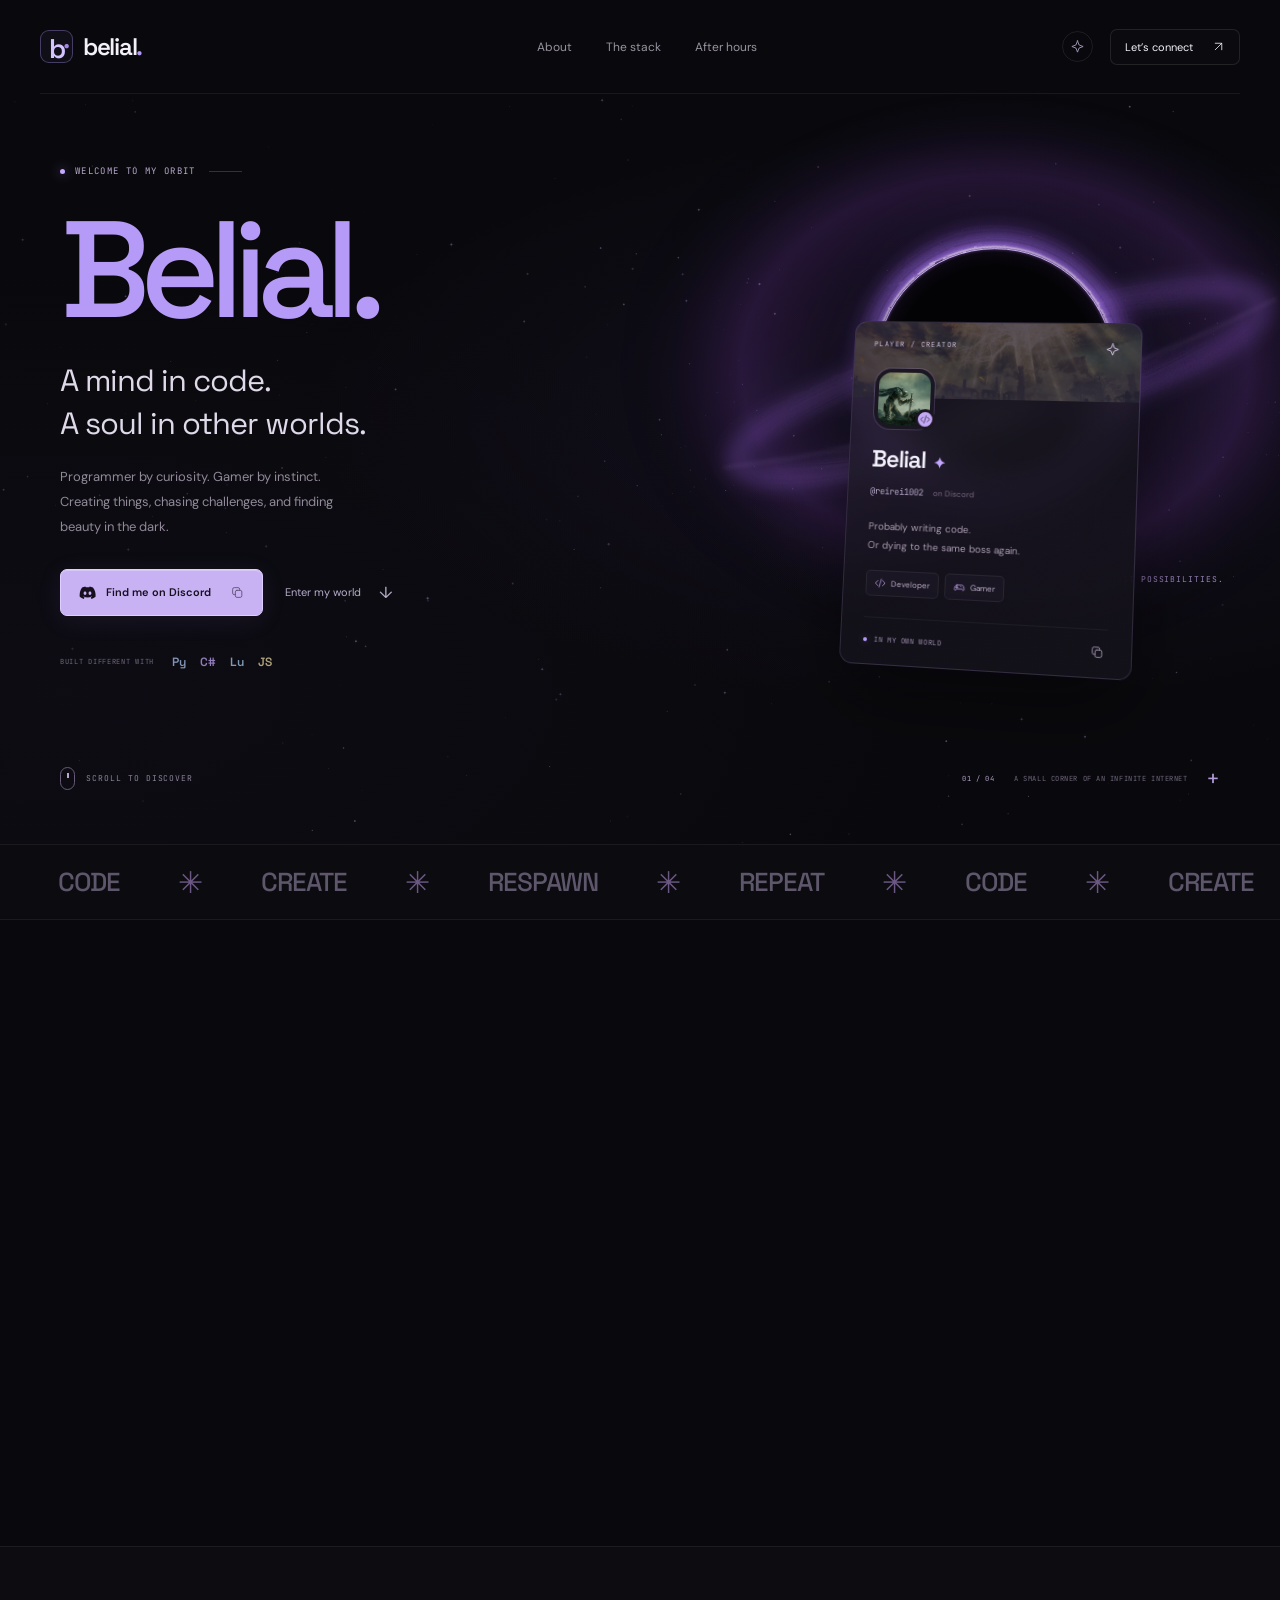
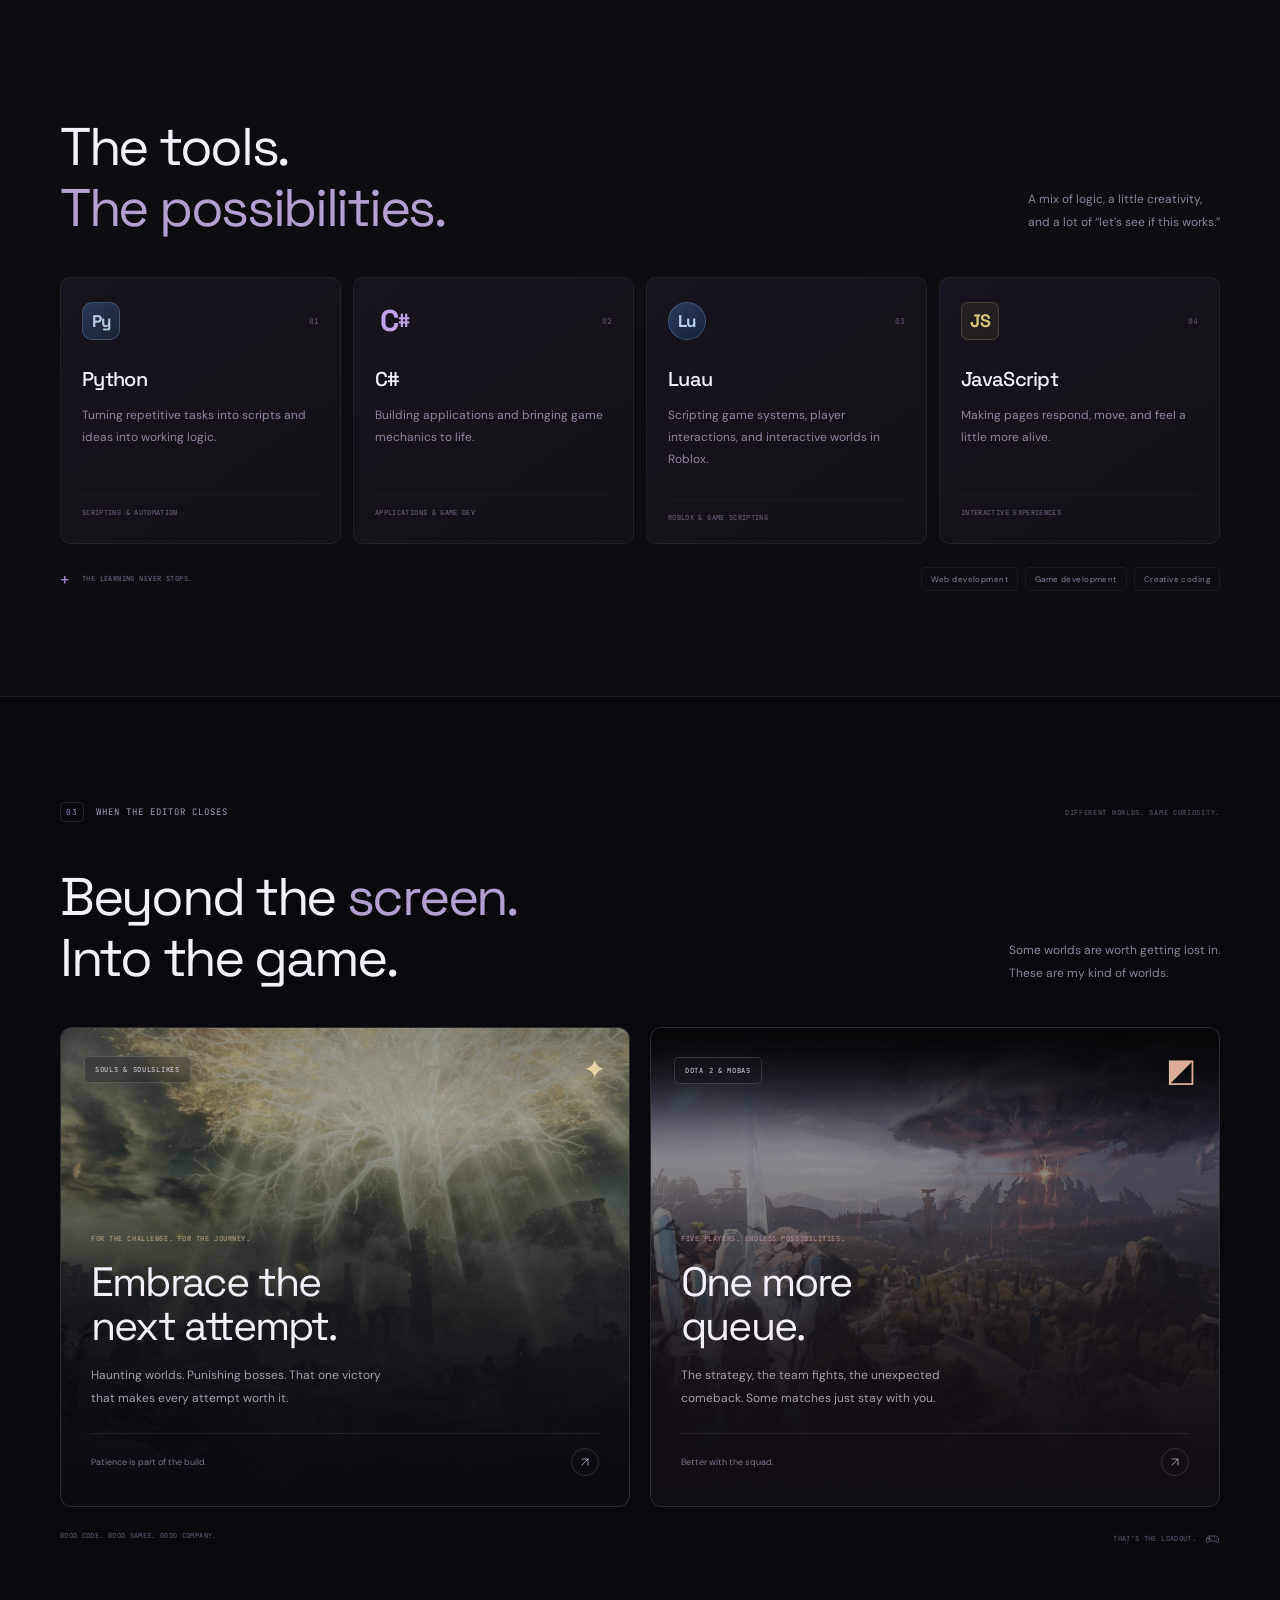
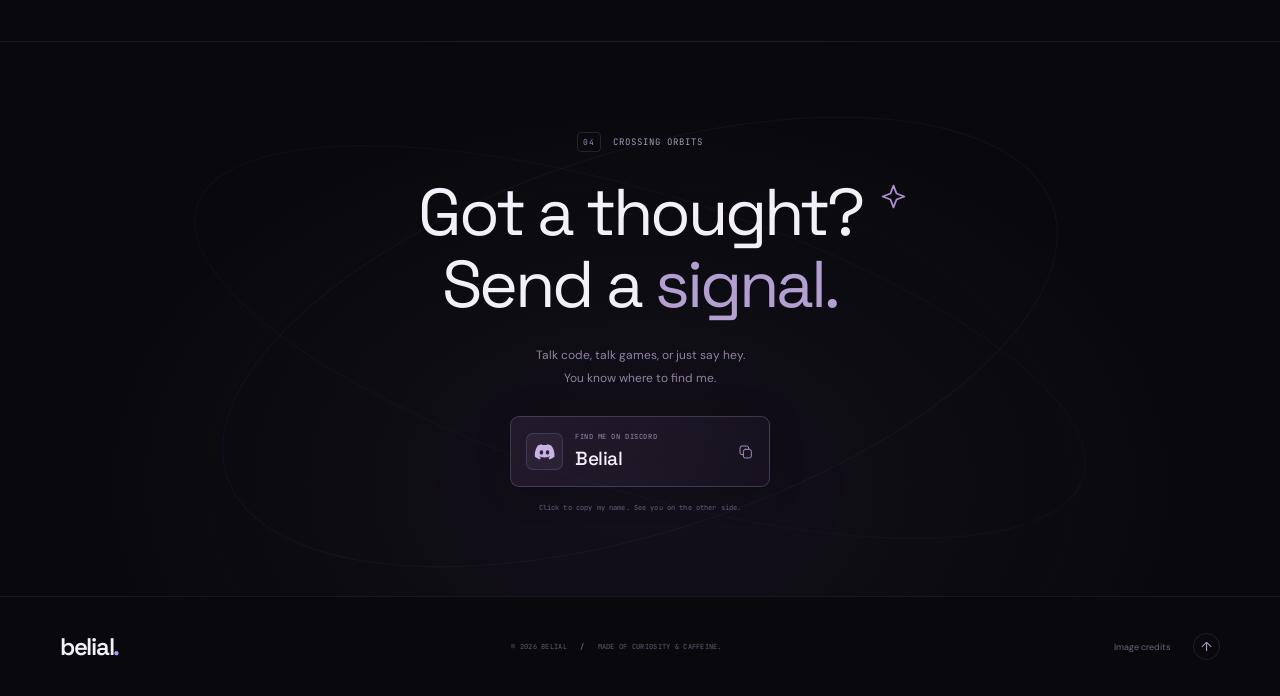
==== index.html @ 8b8da81a "Deploy Belial site from repository root" ====
<!DOCTYPE html>
<html lang="en">
<head>
  <meta charset="utf-8"><meta name="viewport" content="width=device-width, initial-scale=1">
  <meta name="theme-color" content="#09090d">
  <meta name="description" content="Belial. Programmer, gamer, and a little lost in the void. Python, C#, web development, Soulslikes, and Dota 2.">
  <title>Belial — Beyond the ordinary.</title>
  <link rel="icon" href="assets/favicon.svg" type="image/svg+xml">
  <link rel="stylesheet" href="fonts.css">
  <link rel="stylesheet" href="style.css">
  <script>document.documentElement.classList.add('js');</script><script src="app.js" defer></script>
</head>
<body>
  <svg class="svg-sprite" xmlns="http://www.w3.org/2000/svg" aria-hidden="true"><defs>
    <symbol id="i-arrow" viewBox="0 0 24 24"><path d="M5 12h14M13 6l6 6-6 6"/></symbol>
    <symbol id="i-diagonal" viewBox="0 0 24 24"><path d="M6 18 18 6M6 6h12v12"/></symbol>
    <symbol id="i-code" viewBox="0 0 24 24"><path d="m7 7-5 5 5 5m10-10 5 5-5 5M14 4l-4 16"/></symbol>
    <symbol id="i-game" viewBox="0 0 24 24"><path d="M7 8h10c3 0 4 3 4.7 7 .7 4-2.2 5-4.7 1H7c-2.5 4-5.4 3-4.7-1C3 11 4 8 7 8Z"/><path d="M7 10v5m-2.5-2.5h5M15 11h.01M18 14h.01"/></symbol>
    <symbol id="i-copy" viewBox="0 0 24 24"><rect x="8" y="8" width="12" height="13" rx="3"/><path d="M16 8V6a3 3 0 0 0-3-3H6a3 3 0 0 0-3 3v7a3 3 0 0 0 3 3h2"/></symbol>
    <symbol id="i-spark" viewBox="0 0 24 24"><path d="m12 3 2.5 6.5L21 12l-6.5 2.5L12 21l-2.5-6.5L3 12l6.5-2.5L12 3Z"/></symbol>
    <symbol id="i-discord" viewBox="0 0 24 24"><path fill="currentColor" stroke="none" d="M19.7 5.1A19 19 0 0 0 15 3.7l-.5 1a17 17 0 0 0-5 0l-.5-1a19 19 0 0 0-4.7 1.4C1.4 9.5.6 13.8 1 18a19 19 0 0 0 5.7 3l1.2-2-1.9-1 .5-.3c3.7 1.7 7.7 1.7 11.4 0l.5.3-1.9 1 1.2 2a19 19 0 0 0 5.7-3c.5-4.9-.9-9.2-3.7-12.9ZM8.5 15.4c-1.1 0-2-1.1-2-2.4s.9-2.3 2-2.3 2 1 2 2.3-.9 2.4-2 2.4Zm7 0c-1.1 0-2-1.1-2-2.4s.9-2.3 2-2.3 2 1 2 2.3-.9 2.4-2 2.4Z"/></symbol>
  </defs></svg>
  <div class="loader" id="loader" aria-label="Loading Belial's world"><div class="loader-orbit"><span></span><b>B</b></div><span class="micro">ESTABLISHING A CONNECTION</span><div class="load-track"><i id="load-bar"></i></div><div class="load-info"><span id="load-message">Finding the signal</span><span id="load-number">00%</span></div></div>
  <a class="skip-link" href="#main">Skip to content</a>
  <div class="scroll-progress" aria-hidden="true"><i id="scroll-progress"></i></div>
  <div class="site" id="site">
    <header class="header"><a href="#home" class="logo" aria-label="Belial home"><span class="logo-icon">b<span>·</span></span>belial<span class="logo-period">.</span></a><nav aria-label="Main navigation"><a href="#about">About</a><a href="#stack">The stack</a><a href="#afterhours">After hours</a></nav><div class="header-right"><button class="motion-button" id="motion-toggle" aria-label="Pause animations" aria-pressed="false" title="Pause animations"><svg><use href="#i-spark"/></svg></button><a href="#contact" class="nav-contact">Let’s connect <svg><use href="#i-diagonal"/></svg></a></div></header>
    <main id="main">
      <section class="hero" id="home" aria-labelledby="hero-title">
        <canvas id="starfield" aria-hidden="true"></canvas><div class="hero-glow" aria-hidden="true"></div>
        <div class="singularity" id="singularity" aria-hidden="true"><img src="assets/singularity.svg" alt="" fetchpriority="high"><div class="orbital-label"><span class="tiny-cross">+</span> NO SIGNAL. JUST POSSIBILITIES.</div></div>
        <div class="container hero-grid"><div class="hero-copy">
          <div class="hero-kicker"><span class="signal-dot"></span> WELCOME TO MY ORBIT <span class="kicker-line"></span></div>
          <h1 id="hero-title" aria-label="Belial"><span id="typed-name" class="typed-name name-space" aria-hidden="true">Belial</span><span class="name-dot" aria-hidden="true">.</span></h1>
          <p class="hero-subtitle">A mind in code.<br>A soul in other worlds.</p>
          <p class="hero-description">Programmer by curiosity. Gamer by instinct.<br>Creating things, chasing challenges, and finding<br class="desktop-break"> beauty in the dark.</p>
          <div class="hero-actions"><button class="button primary" data-copy><svg><use href="#i-discord"/></svg> Find me on Discord <svg class="button-tail"><use href="#i-copy"/></svg></button><a class="button secondary" href="#about">Enter my world <span>↓</span></a></div>
          <div class="hero-languages"><span>BUILT DIFFERENT WITH</span><span class="mini-lang python-mini">Py</span><span class="mini-lang cs-mini">C#</span><span class="mini-lang luau-mini">Lu</span><span class="mini-lang js-mini">JS</span></div>
        </div>
        <aside class="profile-card" data-tilt aria-label="Belial profile"><div class="profile-banner"><span class="micro">PLAYER / CREATOR</span><svg><use href="#i-spark"/></svg></div><div class="profile-body"><div class="avatar"><img src="assets/elden-ring.png" alt="Armored knight from Elden Ring"><span class="avatar-badge"><svg><use href="#i-code"/></svg></span></div><div class="profile-title"><h2>Belial <span>✦</span></h2><span class="profile-handle">@reirei1002 <span>on Discord</span></span></div><p>Probably writing code.<br>Or dying to the same boss again.</p><div class="profile-badges"><span><svg><use href="#i-code"/></svg> Developer</span><span><svg><use href="#i-game"/></svg> Gamer</span></div><div class="profile-divider"></div><div class="profile-footer"><span class="status-orb"></span><span>IN MY OWN WORLD</span><button class="icon-button" data-copy aria-label="Copy Belial's Discord name"><svg><use href="#i-copy"/></svg></button></div></div></aside>
        </div>
        <div class="container hero-bottom"><a href="#about" class="scroll-invite"><span class="mouse"><i></i></span> SCROLL TO DISCOVER</a><span class="hero-bottom-note"><span>01 / 04</span> A SMALL CORNER OF AN INFINITE INTERNET <span class="tiny-cross">+</span></span></div>
      </section>
      <div class="ticker" aria-hidden="true"><div class="ticker-track"><span>CODE</span><i>✳</i><span>CREATE</span><i>✳</i><span>RESPAWN</span><i>✳</i><span>REPEAT</span><i>✳</i><span>CODE</span><i>✳</i><span>CREATE</span><i>✳</i><span>RESPAWN</span><i>✳</i><span>REPEAT</span><i>✳</i></div></div>
      <section class="section about-section container" id="about" aria-labelledby="about-title">
        <div class="section-heading reveal"><span class="eyebrow"><span>01</span> THE PERSON BEHIND THE PIXELS</span><span class="section-side">A FEW THINGS ABOUT ME ↙</span></div>
        <div class="about-layout"><div class="about-copy reveal"><h2 id="about-title">Curiosity is<br>my <em>source code.</em></h2><p>I’m Belial. I like taking an idea, figuring out how it works, and making it my own. Sometimes that means a website. Sometimes a game. Always something worth getting lost in.</p><p>Give me an interesting problem or an unforgiving boss fight — I’ll probably keep at it until it clicks.</p><a class="text-link" href="#stack">See what I work with <svg><use href="#i-arrow"/></svg></a></div>
        <div class="about-bento"><article class="mini-card builder-card reveal"><div class="card-corner">01 / DEV</div><div class="square-icon"><svg><use href="#i-code"/></svg></div><h3>I build.</h3><p>From scripts to websites<br>and interactive worlds.</p><div class="code-sample"><span>while</span> curious:<br>&nbsp;&nbsp;learn<span>()</span><br>&nbsp;&nbsp;build<span>()</span></div></article><article class="mini-card gamer-card reveal"><div class="card-corner">02 / PLAY</div><div class="square-icon"><svg><use href="#i-game"/></svg></div><h3>I play.</h3><p>For the challenge.<br>For the worlds. For the team.</p><div class="respawn"><span>YOU DIED</span><small>…one more try.</small></div></article><div class="bento-note reveal"><span class="note-star">✳</span><p>A work in progress.<br><strong>And that’s the best part.</strong></p><span class="note-end">↗</span></div></div></div>
      </section>
      <section class="section stack-section" id="stack" aria-labelledby="stack-title"><div class="container">
        <div class="section-heading reveal"><span class="eyebrow"><span>02</span> MY DIGITAL TOOLKIT</span><span class="section-side">IDEAS → SOMETHING REAL</span></div>
        <div class="section-intro reveal"><h2 id="stack-title">The tools.<br><em>The possibilities.</em></h2><p>A mix of logic, a little creativity,<br>and a lot of “let’s see if this works.”</p></div>
        <div class="stack-grid">
          <article class="stack-card reveal"><div class="stack-card-top"><div class="language-icon python-icon">Py</div><span class="stack-number">01</span></div><h3>Python</h3><p>Turning repetitive tasks into scripts and ideas into working logic.</p><span class="stack-label">SCRIPTING & AUTOMATION</span></article>
          <article class="stack-card reveal"><div class="stack-card-top"><div class="language-icon cs-icon">C<span>#</span></div><span class="stack-number">02</span></div><h3>C#</h3><p>Building applications and bringing game mechanics to life.</p><span class="stack-label">APPLICATIONS & GAME DEV</span></article>
          <article class="stack-card reveal"><div class="stack-card-top"><div class="language-icon luau-icon">Lu</div><span class="stack-number">03</span></div><h3>Luau</h3><p>Scripting game systems, player interactions, and interactive worlds in Roblox.</p><span class="stack-label">ROBLOX & GAME SCRIPTING</span></article>
          <article class="stack-card reveal"><div class="stack-card-top"><div class="language-icon js-icon">JS</div><span class="stack-number">04</span></div><h3>JavaScript</h3><p>Making pages respond, move, and feel a little more alive.</p><span class="stack-label">INTERACTIVE EXPERIENCES</span></article>
        </div><div class="toolkit-footer reveal"><div><span class="little-cross">+</span> THE LEARNING NEVER STOPS.</div><div class="tool-pills"><span>Web development</span><span>Game development</span><span>Creative coding</span></div></div>
      </div></section>
      <section class="section afterhours container" id="afterhours" aria-labelledby="games-title">
        <div class="section-heading reveal"><span class="eyebrow"><span>03</span> WHEN THE EDITOR CLOSES</span><span class="section-side">DIFFERENT WORLDS. SAME CURIOSITY.</span></div>
        <div class="section-intro reveal"><h2 id="games-title">Beyond the <em>screen.</em><br>Into the game.</h2><p>Some worlds are worth getting lost in.<br>These are my kind of worlds.</p></div>
        <div class="game-grid">
          <article class="game-card souls-card reveal" data-tilt><img class="game-image" src="assets/lands-between.jpg" alt="A warrior overlooks ruined castles and the golden Erdtree of Elden Ring" loading="lazy"><div class="game-shade"></div><div class="game-card-top"><span class="genre-badge">SOULS & SOULSLIKES</span><span class="game-symbol">✦</span></div><div class="game-content"><span class="game-small">FOR THE CHALLENGE. FOR THE JOURNEY.</span><h3>Embrace the<br>next attempt.</h3><p>Haunting worlds. Punishing bosses. That one victory that makes every attempt worth it.</p><div class="game-card-bottom"><span>Patience is part of the build.</span><a href="https://en.bandainamcoent.eu/elden-ring/elden-ring" target="_blank" rel="noopener noreferrer" aria-label="Explore Elden Ring's official website"><svg><use href="#i-diagonal"/></svg></a></div></div></article>
          <article class="game-card dota-card reveal" data-tilt><img class="game-image" src="assets/dota.jpg" alt="The Radiant and Dire sides of Dota 2's fantasy battlefield" loading="lazy"><div class="game-shade"></div><div class="game-card-top"><span class="genre-badge">DOTA 2 & MOBAS</span><span class="dota-mark" aria-hidden="true">◩</span></div><div class="game-content"><span class="game-small">FIVE PLAYERS. ENDLESS POSSIBILITIES.</span><h3>One more<br>queue.</h3><p>The strategy, the team fights, the unexpected comeback. Some matches just stay with you.</p><div class="game-card-bottom"><span>Better with the squad.</span><a href="https://www.dota2.com/home" target="_blank" rel="noopener noreferrer" aria-label="Explore Dota 2's official website"><svg><use href="#i-diagonal"/></svg></a></div></div></article>
        </div><div class="games-footnote reveal"><span>GOOD CODE. GOOD GAMES. GOOD COMPANY.</span><span>THAT’S THE LOADOUT. <svg><use href="#i-game"/></svg></span></div>
      </section>
      <section class="contact-section" id="contact" aria-labelledby="contact-title"><div class="contact-orbit" aria-hidden="true"></div><div class="container contact-inner reveal"><span class="eyebrow"><span>04</span> CROSSING ORBITS</span><h2 id="contact-title">Got a thought?<br>Send a <em>signal.</em><svg class="contact-spark"><use href="#i-spark"/></svg></h2><p>Talk code, talk games, or just say hey.<br>You know where to find me.</p><button class="discord-contact" data-copy><span class="discord-contact-icon"><svg><use href="#i-discord"/></svg></span><span><small>FIND ME ON DISCORD</small><strong>Belial</strong></span><svg class="contact-copy"><use href="#i-copy"/></svg></button><span class="copy-help">Click to copy my name. See you on the other side.</span></div></section>
    </main>
    <footer class="container footer"><a href="#home" class="logo">belial<span class="logo-period">.</span></a><span>© 2026 BELIAL <span class="footer-dot">/</span> MADE OF CURIOSITY & CAFFEINE.</span><div><button class="credits-toggle" id="credits-toggle" aria-expanded="false" aria-controls="credits">Image credits</button><a href="#home" class="back-top" aria-label="Back to top">↑</a></div></footer>
    <div class="container credits" id="credits" hidden>Game artwork: ELDEN RING © Bandai Namco Entertainment / FromSoftware, via <a href="https://www.playstation.com/en-sa/games/elden-ring/" target="_blank" rel="noopener noreferrer">PlayStation</a> and <a href="https://www.rpgsite.net/news/11273-elden-ring-releasing-on-january-21-2022-new-extended-gameplay-reveal-trailer" target="_blank" rel="noopener noreferrer">RPG Site</a>. Dota 2 artwork © <a href="https://www.dota2.com/home" target="_blank" rel="noopener noreferrer">Valve</a>. Personal fan portfolio.</div>
  </div>
  <div class="toast" id="toast" role="status" aria-live="polite"><span>✓</span><span id="toast-text">reirei1002 copied. See you on Discord.</span></div>
  <dialog id="copy-fallback"><form method="dialog"><h2>Find me on Discord</h2><p>Copy this name and look for me on Discord.</p><input aria-label="Discord name" value="reirei1002" readonly><button class="button primary">Got it</button></form></dialog>
</body>
</html>
---- fonts.css ----
@font-face {
  font-family: 'DM Sans';
  font-style: normal;
  font-weight: 400;
  font-display: swap;
  src: url(assets/fonts/font-0.ttf) format('truetype');
}
@font-face {
  font-family: 'DM Sans';
  font-style: normal;
  font-weight: 500;
  font-display: swap;
  src: url(assets/fonts/font-1.ttf) format('truetype');
}
@font-face {
  font-family: 'DM Sans';
  font-style: normal;
  font-weight: 600;
  font-display: swap;
  src: url(assets/fonts/font-2.ttf) format('truetype');
}
@font-face {
  font-family: 'DM Sans';
  font-style: normal;
  font-weight: 700;
  font-display: swap;
  src: url(assets/fonts/font-3.ttf) format('truetype');
}
@font-face {
  font-family: 'JetBrains Mono';
  font-style: normal;
  font-weight: 400;
  font-display: swap;
  src: url(assets/fonts/font-4.ttf) format('truetype');
}
@font-face {
  font-family: 'JetBrains Mono';
  font-style: normal;
  font-weight: 500;
  font-display: swap;
  src: url(assets/fonts/font-5.ttf) format('truetype');
}
@font-face {
  font-family: 'Space Grotesk';
  font-style: normal;
  font-weight: 400;
  font-display: swap;
  src: url(assets/fonts/font-6.ttf) format('truetype');
}
@font-face {
  font-family: 'Space Grotesk';
  font-style: normal;
  font-weight: 500;
  font-display: swap;
  src: url(assets/fonts/font-7.ttf) format('truetype');
}
@font-face {
  font-family: 'Space Grotesk';
  font-style: normal;
  font-weight: 600;
  font-display: swap;
  src: url(assets/fonts/font-8.ttf) format('truetype');
}
@font-face {
  font-family: 'Space Grotesk';
  font-style: normal;
  font-weight: 700;
  font-display: swap;
  src: url(assets/fonts/font-9.ttf) format('truetype');
}
---- style.css ----
/* Belial / personal orbit */
:root{color-scheme:dark;--bg:#09090d;--text:#f3f0f9;--muted:#94909f;--violet:#b69af8;--line:#ffffff10;--display:'Space Grotesk',Arial,sans-serif;--body:'DM Sans',Arial,sans-serif;--mono:'JetBrains Mono',monospace}
*{box-sizing:border-box}html{scroll-behavior:smooth;scroll-padding-top:88px}body{margin:0;background:var(--bg);color:var(--text);font-family:var(--body);-webkit-font-smoothing:antialiased;overflow-x:clip}body.loading{overflow:hidden}button,a{-webkit-tap-highlight-color:transparent}a{color:inherit;text-decoration:none}button{font:inherit;color:inherit;cursor:pointer}button,dialog{border:0}button{background:none}button:disabled{cursor:wait}::selection{background:#a78bfa55;color:white}svg{width:22px;height:22px;fill:none;stroke:currentColor;stroke-width:1.5;stroke-linecap:round;stroke-linejoin:round;flex-shrink:0}img{display:block;max-width:100%}.svg-sprite{position:absolute;width:0;height:0;overflow:hidden}.container{width:min(1160px,calc(100% - 112px));margin-inline:auto}:focus-visible{outline:2px solid #c6aaff;outline-offset:6px}.skip-link{position:fixed;z-index:50;top:15px;left:15px;padding:13px 20px;background:#c4a9ff;color:#17101f;border-radius:6px;transform:translateY(-200%)}.skip-link:focus{transform:none}.micro,.eyebrow,.section-side,.hero-kicker,.scroll-invite,.hero-bottom-note,.card-corner,.stack-number,.stack-label,.toolkit-footer,.game-small,.games-footnote,.genre-badge,.copy-help,.credits,.footer>span{font-family:var(--mono)}.micro{font-size:9px;letter-spacing:.17em}
.scroll-progress{position:fixed;top:0;left:0;right:0;z-index:12;height:2px;pointer-events:none}.scroll-progress i{display:block;width:100%;height:100%;transform:scaleX(0);transform-origin:left;background:linear-gradient(90deg,#9776e9,#d7c6ff)}
/* Loading sequence */
.loader{display:none;position:fixed;inset:0;z-index:30;background:#09090d;align-items:center;justify-content:center;flex-direction:column;transition:opacity .65s ease,visibility .65s;gap:0}.js .loader{display:flex}.loader.done{opacity:0;visibility:hidden}.loader-orbit{height:108px;width:108px;display:grid;place-items:center;margin-bottom:36px;position:relative}.loader-orbit:before,.loader-orbit:after,.loader-orbit span{content:"";position:absolute;border-radius:50%;inset:0;border:1px solid #a88bff25;transform:rotate(-35deg) scaleY(.45)}.loader-orbit:after{transform:rotate(35deg) scaleY(.45)}.loader-orbit span{border-color:transparent;border-top-color:#c6acff;transform:none;animation:spin 2s linear infinite}.loader-orbit b{font:500 39px var(--display);color:#d6c6ff}.loader>.micro{color:#a599bc;font-size:9px}.load-track{width:230px;height:2px;background:#ffffff12;margin:24px 0 12px}.load-track i{display:block;width:0%;height:100%;background:#bca2f7;box-shadow:0 0 12px #bca2f7aa;transition:width .2s}.load-info{display:flex;justify-content:space-between;width:230px;color:#787181;font:9px var(--mono)}@keyframes spin{to{rotate:360deg}}
/* Navigation */
.header{height:94px;display:flex;align-items:center;justify-content:space-between;width:min(1280px,calc(100% - 80px));margin:auto;position:relative;z-index:5;border-bottom:1px solid var(--line)}.logo{font:600 24px var(--display);letter-spacing:-1.3px;display:flex;align-items:center}.logo-period{color:var(--violet)}.logo-icon{display:grid;place-items:center;font:600 27px var(--display);width:33px;height:33px;border:1px solid #b59aff55;border-radius:9px;background:#a78bfa0c;margin-right:10px;color:#d5c3ff;position:relative}.logo-icon span{position:absolute;right:4px;bottom:2px;color:#a485e7;font-size:25px}.header nav{display:flex;gap:34px;padding-left:90px;font-size:12px;color:#98939f}.header nav a{position:relative;padding:12px 0;transition:color .2s}.header nav a:hover,.header nav a.active{color:#eee8fa}.header nav a.active:after{content:"";position:absolute;width:3px;height:3px;bottom:3px;left:50%;border-radius:50%;background:var(--violet)}.header-right{display:flex;gap:17px;align-items:center}.motion-button{display:grid;place-items:center;color:#a297b6;width:31px;height:31px;border:1px solid #ffffff15;border-radius:50%;transition:color .2s}.motion-button:hover{color:white}.motion-button svg{width:15px;height:15px}.motion-button[aria-pressed=true]{color:#6d647e;opacity:.8}.nav-contact{border:1px solid #ffffff18;border-radius:7px;padding:10px 14px;font-size:11px;display:flex;align-items:center;gap:19px;background:#ffffff03;transition:background .2s,border-color .2s}.nav-contact:hover{border-color:#b69af855;background:#b69af80a}.nav-contact svg{width:13px;height:13px}
/* Hero / event horizon */
.hero{position:relative;min-height:750px;isolation:isolate;overflow:hidden}.hero-glow{position:absolute;inset:0;z-index:-2;background:radial-gradient(ellipse at 76% 43%,#54358224 0,transparent 48%),radial-gradient(ellipse at 5% 80%,#382b5318,transparent 50%)}#starfield{position:absolute;inset:0;width:100%;height:100%;z-index:-1;opacity:.7}.singularity{position:absolute;width:790px;height:650px;top:-16px;left:calc(50% - 40px);z-index:-1;pointer-events:none;transform:translate3d(var(--px,0px),var(--py,0px),0);transition:transform 1s ease-out}.singularity>img{width:100%;height:100%;object-fit:contain;animation:breathe 10s ease-in-out infinite;filter:drop-shadow(0 0 35px #8c5dff25)}@keyframes breathe{50%{transform:scale(1.035) rotate(1deg);filter:drop-shadow(0 0 50px #8c5dff35)}}.orbital-label{position:absolute;top:75%;right:21%;font:8px var(--mono);letter-spacing:.12em;color:#9985bb;display:flex;gap:12px;align-items:center}.tiny-cross{color:#b39bd9;font:20px var(--mono)}.hero-grid{min-height:664px;display:grid;grid-template-columns:1.4fr 1fr;align-items:center;gap:50px;position:relative;padding-top:38px;padding-bottom:55px}.hero-copy{align-self:center}.hero-kicker{font-size:9px;letter-spacing:.15em;display:flex;gap:10px;align-items:center;color:#b7a8ca}.signal-dot{width:5px;height:5px;border-radius:50%;background:#c5a8ff;box-shadow:0 0 12px #b794fbaa}.kicker-line{width:33px;height:1px;background:#72618170;margin-left:3px}h1{position:relative;font:500 clamp(90px,10.7vw,148px)/.95 var(--display);letter-spacing:-.08em;margin:28px 0 25px;width:fit-content}h1>span:not(.name-shadow){color:var(--violet)}.name-shadow{display:none}.hero-subtitle{font:400 clamp(23px,2.4vw,32px)/1.37 var(--display);letter-spacing:-1px;margin:0 0 19px;color:#dfd9e9}.hero-description{font-size:12px;line-height:1.95;color:#918999;margin:0}.hero-actions{display:flex;gap:15px;align-items:center;margin-top:28px}.button{display:inline-flex;align-items:center;justify-content:center;gap:10px;border-radius:7px;padding:14px 18px;font-size:11px;font-weight:600;transition:transform .25s,background .25s,box-shadow .25s}.button svg{width:17px;height:17px}.button.primary{color:#17101e;background:#c8b2f4;border:1px solid #ddcfff;box-shadow:inset 0 1px #fff4,0 4px 24px #9170ca1c}.button.primary:hover{background:#d9c6ff;transform:translateY(-3px);box-shadow:0 5px 25px #a78bfa33}.button .button-tail{height:13px;width:13px;opacity:.65;margin-left:10px}.button.secondary{color:#b7adca;padding-left:7px;padding-right:4px;font-weight:400;gap:18px}.button.secondary:hover{color:white;transform:translateY(-2px)}.button.secondary span{font-size:16px}.hero-languages{display:flex;align-items:center;gap:14px;margin-top:37px}.hero-languages>span:first-child{font:7px var(--mono);letter-spacing:.1em;color:#6e667b;margin-right:4px}.mini-lang{font:600 12px var(--display);opacity:.8}.python-mini{color:#9eb8df}.cs-mini{color:#b29ae5}.html-mini{color:#d0987e}.js-mini{color:#d6c896}
.profile-card{width:292px;justify-self:center;margin-top:155px;border:1px solid #d2b9ff27;border-radius:13px;background:linear-gradient(150deg,#26203199,#131119db 60%);box-shadow:0 28px 80px #0007,inset 0 1px 0 #ffffff08;backdrop-filter:blur(20px);transform:perspective(800px) rotateY(-7deg) rotateX(3deg) rotateZ(2deg);transition:transform .5s;position:relative}.profile-banner{height:78px;border-radius:12px 12px 0 0;display:flex;justify-content:space-between;padding:18px 20px;position:relative;background:linear-gradient(120deg,#82619835,#39284911),url('assets/lands-between.jpg') center 30%/cover;overflow:hidden}.profile-banner:before{content:"";position:absolute;inset:0;background:#1b1024a8}.profile-banner>*{position:relative}.profile-banner .micro{font-size:7px;letter-spacing:.2em;color:#d4c3e2}.profile-banner>svg{width:15px;height:15px;color:#d6c4e6}.profile-body{padding:0 23px}.avatar{width:62px;height:62px;position:relative;margin-top:-30px;border:4px solid #1b1722;border-radius:17px;background:#222;box-shadow:0 0 0 1px #c5a4ff30;isolation:isolate}.avatar>img{width:100%;height:100%;object-fit:cover;object-position:50% 94%;border-radius:12px;transform:scale(1);filter:saturate(.45) brightness(.8)}.avatar-badge{position:absolute;right:-6px;bottom:-4px;display:grid;place-items:center;width:21px;height:21px;background:#c4a9f6;border:3px solid #1b1722;border-radius:50%;color:#20162c}.avatar-badge svg{width:11px;height:11px}.profile-title h2{font:600 24px var(--display);letter-spacing:-1px;margin:15px 0 5px}.profile-title h2 span{color:#c4a5ff;font-size:15px;margin-left:3px}.profile-handle{font:9px var(--mono);color:#b4a7c6}.profile-handle>span{color:#766981;font:8px var(--body);margin-left:5px}.profile-body>p{font-size:10px;line-height:1.9;color:#a79aaf;margin:18px 0 16px}.profile-badges{display:flex;gap:6px}.profile-badges>span{display:flex;align-items:center;gap:5px;font-size:8px;border:1px solid #ffffff11;border-radius:5px;padding:6px 8px;background:#b293db09;color:#bbaeC9}.profile-badges svg{width:12px;height:12px;color:#bca0e7}.profile-divider{height:1px;background:#ffffff0c;margin:21px 0 12px}.profile-footer{display:flex;align-items:center;gap:7px;padding-bottom:15px;font:7px var(--mono);letter-spacing:.09em;color:#9c8dad}.status-orb{width:4px;height:4px;border-radius:50%;background:#b69af8;box-shadow:0 0 8px #b69af866}.icon-button{margin-left:auto;display:grid;place-items:center;padding:3px;color:#a99ab9}.icon-button:hover{color:white}.icon-button svg{width:13px;height:13px}.hero-bottom{display:flex;align-items:center;justify-content:space-between;padding:7px 0 30px;position:relative}.scroll-invite{font-size:8px;letter-spacing:.12em;color:#8b8298;display:flex;align-items:center;gap:11px}.mouse{height:23px;width:15px;border:1px solid #695b78;border-radius:9px;display:flex;justify-content:center;padding-top:5px}.mouse i{width:2px;height:5px;background:#b9a6d0;animation:scrollDown 2.5s infinite}@keyframes scrollDown{60%{transform:translateY(5px);opacity:.25}}.hero-bottom-note{display:flex;align-items:center;gap:20px;font-size:7px;letter-spacing:.08em;color:#6f657b}.hero-bottom-note>span:first-child{color:#b3a0cb}.ticker{height:76px;border-top:1px solid var(--line);border-bottom:1px solid var(--line);overflow:hidden;background:#0c0b10;display:flex;align-items:center}.ticker-track{display:flex;align-items:center;width:max-content;gap:58px;animation:marquee 36s linear infinite;padding-left:58px}.ticker span{font:500 26px var(--display);letter-spacing:-1px;color:#5e566b}.ticker i{font:30px var(--display);color:#9f81c3;font-style:normal;opacity:.65}@keyframes marquee{to{transform:translateX(-50%)}}
/* Interior sections */
.section{padding-block:105px}.section-heading{display:flex;align-items:center;justify-content:space-between;padding-bottom:45px}.eyebrow{font-size:9px;letter-spacing:.11em;color:#a69ab8;display:flex;align-items:center;gap:12px}.eyebrow>span{font-size:8px;color:#9a80c0;border:1px solid #9a80c031;border-radius:4px;padding:4px 5px}.section-side{font-size:7px;letter-spacing:.1em;color:#62586f}h2{font:400 clamp(34px,4.3vw,53px)/1.15 var(--display);letter-spacing:-2.3px;margin:0}h2 em{font-style:normal;color:#b4a0d0}.about-layout{display:grid;grid-template-columns:1fr 1fr;gap:95px;align-items:center}.about-copy p{font-size:12px;line-height:1.95;color:#9890a3;max-width:380px;margin:24px 0 0}.about-copy p+p{margin-top:15px}.text-link{display:inline-flex;gap:18px;align-items:center;font-size:11px;color:#c9b4e4;margin-top:29px;border-bottom:1px solid #c9b4e433;padding-bottom:8px;transition:gap .2s}.text-link:hover{gap:25px}.text-link svg{width:17px;height:17px}.about-bento{display:grid;grid-template-columns:1fr 1fr;gap:12px}.mini-card{padding:22px 21px 0;background:linear-gradient(140deg,#17131e,#0e0d12);border:1px solid #ffffff0e;border-radius:11px;min-height:258px;position:relative;overflow:hidden}.card-corner{position:absolute;right:16px;top:19px;font-size:7px;letter-spacing:.08em;color:#6f637c}.square-icon{width:32px;height:32px;display:grid;place-items:center;color:#c3a8ed;background:#aa80e911;border:1px solid #aa80e91a;border-radius:7px}.square-icon svg{width:17px;height:17px}.mini-card h3{font:500 23px var(--display);letter-spacing:-.9px;margin:24px 0 9px}.mini-card p{color:#8b8098;font-size:10px;line-height:1.8;margin:0}.code-sample{font:10px/1.8 var(--mono);color:#737e99;transform:rotate(-6deg);margin:22px 0 -8px 40px;padding:10px 12px;background:#0c0b11;border:1px solid #fff1;border-radius:6px;white-space:nowrap}.code-sample span{color:#a58acb}.gamer-card{background:radial-gradient(ellipse at 50% 100%,#3a172d55,transparent 70%),#121015}.gamer-card .square-icon{color:#ce9e9d;background:#b5797911;border-color:#b5797918}.respawn{text-align:center;padding-top:35px;transform:rotate(3deg)}.respawn>span{color:#bd747b;letter-spacing:.15em;font-family:Georgia,serif;font-size:17px;text-shadow:0 0 15px #ae384450}.respawn small{display:block;color:#75606b;font:7px var(--mono);margin-top:8px}.bento-note{grid-column:1/-1;display:flex;align-items:center;gap:19px;padding:16px 20px;border:1px solid #bca0e51a;border-radius:9px;background:linear-gradient(110deg,#20192b77,#131017)}.note-star{font-size:36px;color:#9d83c1}.bento-note p{margin:0;color:#7b6b8d;font-size:10px;line-height:1.7}.bento-note strong{font-weight:400;color:#b1a0c1}.note-end{font-size:20px;color:#897399;margin-left:auto}.stack-section{background:#0d0c11;border-block:1px solid var(--line)}.section-intro{display:flex;justify-content:space-between;align-items:end;margin-bottom:38px}.section-intro>p{color:#8d839b;font-size:12px;line-height:1.9;margin:0 0 5px}.stack-grid{display:grid;grid-template-columns:repeat(4,1fr);gap:12px}.stack-card{background:linear-gradient(145deg,#17131e,#121015);border:1px solid #ffffff0f;border-radius:10px;padding:24px 21px 21px;position:relative;overflow:hidden;transition:border-color .3s,background .3s}.stack-card:hover{border-color:#bca0e548;background:#1b1523}.stack-card-top{display:flex;align-items:center;justify-content:space-between;margin-bottom:26px}.language-icon{display:flex;align-items:center;justify-content:center;height:38px;min-width:38px;font:700 22px var(--display);letter-spacing:-1px}.python-icon{color:#b4c8df;background:linear-gradient(145deg,#273958,#1c2132);border:1px solid #8fb6e244;border-radius:10px;font-size:17px}.cs-icon{color:#c0a4e7;font-size:30px}.cs-icon>span{font-size:19px}.html-icon{color:#f5a581;clip-path:polygon(0 0,100% 0,87% 84%,50% 100%,13% 84%);background:#c76f3c22;width:34px;border-top:2px solid #c88763}.js-icon{color:#d9c277;background:#7c682d22;border:1px solid #e1c97633;border-radius:7px;font-size:18px}.stack-number{font-size:8px;color:#665a76}.stack-card h3{font:500 20px var(--display);letter-spacing:-.7px;margin:0 0 12px}.stack-card p{font-size:11px;color:#91859f;line-height:1.85;margin:0 0 29px;min-height:61px}.stack-label{font-size:7px;letter-spacing:.05em;color:#746782;border-top:1px solid #ffffff09;padding-top:13px;display:block;white-space:nowrap}.toolkit-footer{display:flex;align-items:center;justify-content:space-between;margin-top:23px;color:#776b86;font-size:7px;letter-spacing:.06em}.little-cross{color:#ac8dcc;font-size:16px;margin-right:7px;vertical-align:middle}.tool-pills{display:flex;gap:7px}.tool-pills span{font:8px var(--body);padding:6px 9px;border-radius:4px;border:1px solid #ffffff0e;color:#8d809b}
/* After hours */
.afterhours{padding-bottom:95px}.game-grid{display:grid;grid-template-columns:1fr 1fr;gap:20px}.game-card{min-height:480px;border:1px solid #ffffff15;position:relative;border-radius:12px;overflow:hidden;display:flex;flex-direction:column;justify-content:space-between;isolation:isolate;background:#191b20;transition:transform .4s,box-shadow .4s}.game-image{position:absolute;width:100%;height:100%;object-fit:cover;z-index:-2;transition:transform .9s,filter .9s;filter:saturate(.55) brightness(.8)}.souls-card .game-image{object-position:52% center}.dota-card .game-image{object-position:57% center}.game-card:hover .game-image{transform:scale(1.045);filter:saturate(.8) brightness(.9)}.game-shade{position:absolute;inset:0;z-index:-1;background:linear-gradient(180deg,#0a0b1233 0%,#0a0b1122 20%,#0a0b11d1 64%,#0a0b11 100%)}.dota-card .game-shade{background:linear-gradient(180deg,#130d1233 0%,#140e1422 20%,#130e14d4 64%,#100d13 100%)}.game-card-top{display:flex;align-items:center;justify-content:space-between;padding:23px}.genre-badge{font-size:7px;letter-spacing:.1em;border:1px solid #ffffff25;padding:8px 10px;border-radius:5px;background:#14101844;backdrop-filter:blur(8px);color:#e0d7e7}.game-symbol{font-size:28px;color:#e3d3a3}.dota-mark{font:32px Georgia,serif;color:#dcad99}.game-content{padding:30px}.game-small{font-size:7px;letter-spacing:.08em;color:#baa886}.dota-card .game-small{color:#b7909d}.game-content h3{font:400 41px/1.07 var(--display);letter-spacing:-1.8px;margin:15px 0}.game-content p{font-size:11px;color:#a49eab;line-height:1.9;max-width:310px;margin:0}.game-card-bottom{border-top:1px solid #ffffff14;display:flex;align-items:center;justify-content:space-between;margin-top:24px;padding-top:14px}.game-card-bottom>span{font-size:9px;color:#7d748a}.game-card-bottom>a{width:28px;height:28px;border:1px solid #ffffff22;border-radius:50%;display:grid;place-items:center;color:#c6bbd3;transition:background .2s}.game-card-bottom>a:hover{background:#b69af82e}.game-card-bottom svg{width:12px;height:12px}.games-footnote{display:flex;justify-content:space-between;color:#665b76;font-size:7px;letter-spacing:.05em;padding-top:24px}.games-footnote>span:last-child{display:flex;gap:9px;align-items:center}.games-footnote svg{width:15px;height:15px}
/* Contact / footer */
.contact-section{border-block:1px solid var(--line);position:relative;overflow:hidden;text-align:center;isolation:isolate;padding:90px 0 84px;background:radial-gradient(ellipse at 50% 80%,#30213f44,transparent 60%)}.contact-orbit{position:absolute;width:870px;height:380px;top:110px;left:50%;border:1px solid #aa82da10;border-radius:50%;transform:translateX(-50%) rotate(-18deg);z-index:-1}.contact-orbit:after{content:"";position:absolute;inset:40px -30px;border:1px solid #aa82da0c;border-radius:50%;transform:rotate(35deg)}.contact-inner{position:relative}.contact-inner>.eyebrow{justify-content:center;margin-bottom:25px}.contact-inner h2{font-size:66px;line-height:1.08;letter-spacing:-3px;position:relative;width:fit-content;margin-inline:auto}.contact-spark{position:absolute;right:-46px;top:5px;color:#ad8dd3;width:29px;height:29px;animation:spin 24s linear infinite}.contact-inner>p{font-size:12px;line-height:1.9;color:#92829f;margin:24px 0}.discord-contact{display:flex;align-items:center;text-align:left;width:260px;margin:27px auto 0;border:1px solid #b49bd442;border-radius:9px;padding:15px;background:linear-gradient(115deg,#32263c88,#1e172777);box-shadow:0 4px 35px #0003;transition:background .2s,transform .2s,border-color .2s;gap:12px}.discord-contact:hover{background:#3b2a4c99;transform:translateY(-4px);border-color:#b49bd480}.discord-contact-icon{display:grid;place-items:center;border:1px solid #b999df2e;border-radius:7px;width:37px;height:37px;background:#bca0e512;color:#cab2e6}.discord-contact-icon svg{width:21px;height:21px}.discord-contact small{display:block;font:7px var(--mono);letter-spacing:.08em;color:#9f8cb3;margin-bottom:5px}.discord-contact strong{font:500 19px var(--display);letter-spacing:-.5px}.contact-copy{margin-left:auto;width:16px;height:16px;color:#a58abb}.copy-help{display:block;font-size:7px;letter-spacing:.02em;color:#6b5a7b;margin-top:16px}.footer{min-height:99px;display:flex;align-items:center;justify-content:space-between;gap:20px}.footer>.logo{font-size:24px}.footer>span{font-size:7px;letter-spacing:.04em;color:#645971}.footer-dot{color:#937aa8;margin:0 9px}.footer>div{display:flex;align-items:center;gap:22px}.credits-toggle{font-size:9px;color:#6e627b;padding:4px 0}.credits-toggle:hover{color:#b6a2ca}.back-top{width:27px;height:27px;display:grid;place-items:center;border:1px solid #ffffff17;border-radius:50%;font-size:13px;color:#b49ccb}.credits{font-size:9px;line-height:1.8;color:#7c6e8d;padding-bottom:25px}.credits a{color:#bca1dd;text-decoration:underline}.toast{position:fixed;bottom:25px;left:50%;z-index:40;transform:translate(-50%,20px);opacity:0;visibility:hidden;display:flex;align-items:center;gap:10px;padding:15px 20px;border:1px solid #c9a8f64a;border-radius:9px;background:#20192aee;backdrop-filter:blur(15px);box-shadow:0 10px 50px #0008;color:#d2bfe5;font-size:12px;transition:opacity .3s,transform .3s,visibility .3s;max-width:calc(100% - 30px);white-space:nowrap}.toast.show{opacity:1;visibility:visible;transform:translate(-50%,0)}.toast>span:first-child{color:#c8b0ef}dialog{background:#1a1422;color:#e4d7f1;border:1px solid #bda2e73d;padding:30px;border-radius:14px;max-width:calc(100% - 40px)}dialog::backdrop{background:#000b;backdrop-filter:blur(5px)}dialog h2{font-size:27px;letter-spacing:-1px}dialog p{font-size:12px;color:#b6a4c6}dialog input{display:block;background:#0f0b15;color:white;border:1px solid #8a6ca655;border-radius:6px;padding:10px;width:100%;margin:20px 0;font:15px var(--mono)}
.luau-mini{color:#9cbfdf}
.luau-icon{color:#b5d3ef;background:linear-gradient(145deg,#293b5c,#172039);border:1px solid #8fb6e244;border-radius:50%;font-size:17px;letter-spacing:-.8px}
.typed-name{display:inline-block;white-space:pre;font:inherit;letter-spacing:inherit;vertical-align:baseline}
.typed-name.name-space{font-family:'Space Grotesk',sans-serif;font-weight:500}
.typed-name.name-sans{font-family:'DM Sans',sans-serif;font-weight:700;letter-spacing:-.095em}
.typed-name.name-mono{font-family:'JetBrains Mono',monospace;font-size:.72em;font-weight:500;letter-spacing:-.09em}
.typed-name.name-serif{font-family:Georgia,serif;font-size:.9em;font-style:italic;font-weight:700;letter-spacing:-.085em}
#hero-title>.name-dot{color:var(--violet)}
#hero-title::after{content:"";display:inline-block;width:3px;height:.68em;margin-left:.07em;background:#c6a4ff;box-shadow:0 0 13px #b69af889;vertical-align:-.04em;opacity:0}
#hero-title.typing::after{opacity:1;animation:caretBlink .8s steps(1) infinite}
@keyframes caretBlink{50%{opacity:0}}
.js .reveal{filter:blur(7px);transform:translateY(42px) scale(.985);transition:opacity .95s ease,transform .95s cubic-bezier(.16,1,.3,1),filter .95s ease}
.js .reveal.in{filter:blur(0);transform:none}
.stack-card:nth-child(2),.about-bento .mini-card:nth-child(2),.game-card:nth-child(2){transition-delay:90ms}
.stack-card:nth-child(3),.about-bento .bento-note{transition-delay:160ms}
.stack-card:nth-child(4){transition-delay:230ms}
.motion-enabled.js .reveal:not(.in){opacity:0!important;filter:blur(7px)!important;transform:translateY(42px) scale(.985)!important}
.motion-enabled.js .reveal.in{opacity:1!important;filter:blur(0)!important;transform:none!important}
.motion-enabled .reveal{transition-duration:.95s!important}
.motion-enabled .singularity>img{animation-duration:10s!important;animation-iteration-count:infinite!important}
.motion-enabled .ticker-track{animation-duration:36s!important;animation-iteration-count:infinite!important}
.motion-enabled #hero-title.typing::after{animation-duration:.8s!important;animation-iteration-count:infinite!important}
/* Readable body copy alongside the smaller technical captions. */
.hero-description,.about-copy p{font-size:13px}
.stack-card p,.game-content p{font-size:12px}
/* Avatar crop keeps the knight, rather than the cover's title, in the small frame. */
.avatar{background:#16191b url('assets/elden-ring.png') 49% 86%/340% auto no-repeat}
.avatar>img{opacity:0}
.motion-paused .hero-copy,.motion-paused .profile-card{animation:none;opacity:1;translate:none}
/* Animation / responsive */
.js .reveal{opacity:0;transform:translateY(25px);transition:opacity .8s ease,transform .8s cubic-bezier(.2,.7,.2,1)}.js .reveal.in{opacity:1;transform:none}.hero-copy{animation:arrive 1s .15s both}.profile-card{animation:cardArrive 1.2s .35s both}@keyframes arrive{from{opacity:0;translate:0 25px}to{opacity:1;translate:0 0}}@keyframes cardArrive{from{opacity:0;translate:0 40px}to{opacity:1;translate:0 0}}.loading .hero-copy,.loading .profile-card{animation-play-state:paused}.motion-paused *,.motion-paused *:before,.motion-paused *:after{animation-play-state:paused!important}.motion-paused .reveal{transition-duration:.01ms!important}.motion-paused{scroll-behavior:auto}.motion-paused .singularity{transition:none}
@media(min-width:1500px){.hero{min-height:800px}.hero-grid{min-height:715px}.singularity{width:900px;height:720px;left:calc(50% - 55px)}}
@media(max-width:1050px){.container{width:calc(100% - 72px)}.hero-grid{grid-template-columns:1.2fr 1fr;gap:15px}.hero{min-height:690px}.hero-grid{min-height:605px}.singularity{left:42%;width:720px;top:-10px}.profile-card{width:265px}.hero-actions{gap:8px}.button{padding:13px 12px;font-size:10px}.button .button-tail{margin-left:3px}.about-layout{gap:40px}.mini-card{padding:20px 16px 0}.stack-card{padding:20px 16px}.stack-label{font-size:6px;letter-spacing:0}.header nav{padding-left:0}.game-card{min-height:450px}.section-side{font-size:6px}.game-content h3{font-size:36px}}
@media(max-width:760px){.container{width:calc(100% - 40px)}.header{height:76px;width:calc(100% - 40px)}.header .logo{font-size:21px}.logo-icon{height:28px;width:28px;font-size:24px}.header nav{gap:21px;font-size:10px}.nav-contact{display:none}.header-right{gap:0}.hero{min-height:0}.hero-grid{padding:70px 0 60px;grid-template-columns:1fr;gap:0;min-height:0}.hero-copy{position:relative;z-index:1}.hero-kicker{font-size:8px}h1{font-size:110px;margin:27px 0 24px}.hero-subtitle{font-size:28px}.hero-description{font-size:12px}.hero-actions{gap:12px;margin-top:28px}.button{font-size:11px;padding:14px 16px}.hero-languages{margin-top:30px}.profile-card{width:280px;justify-self:end;margin:80px 15px 0 0;transform:rotate(3deg)}.singularity{width:650px;height:560px;top:360px;left:calc(50% - 310px);opacity:.95}.orbital-label{top:85%;right:21%}.hero-bottom{padding-bottom:25px}.hero-bottom-note{font-size:6px;gap:9px}.hero-bottom-note>span:first-child{display:none}.hero-bottom-note .tiny-cross{display:none}.scroll-invite{font-size:7px}.ticker{height:64px}.ticker-track{gap:35px;padding-left:35px}.ticker span{font-size:23px}.ticker i{font-size:24px}.section{padding-block:72px}.section-heading{padding-bottom:30px}.section-side{display:none}.eyebrow{font-size:8px;gap:8px;letter-spacing:.07em}h2{font-size:43px;letter-spacing:-2px}.about-layout{grid-template-columns:1fr;gap:38px}.about-copy p{max-width:480px}.about-bento{max-width:none}.mini-card{min-height:255px;padding:22px}.code-sample{margin-top:19px}.section-intro{display:block;margin-bottom:30px}.section-intro>p{margin:18px 0 0;font-size:12px}.stack-grid{grid-template-columns:1fr 1fr;gap:10px}.stack-card{padding:21px 17px}.stack-card p{font-size:11px;min-height:61px}.stack-label{font-size:6px;letter-spacing:0}.toolkit-footer{display:block;font-size:7px}.tool-pills{margin-top:15px;flex-wrap:wrap}.game-grid{grid-template-columns:1fr;gap:18px}.game-card{min-height:470px}.game-content h3{font-size:42px}.game-content p{max-width:300px}.games-footnote{font-size:6px;gap:20px;line-height:1.6}.games-footnote svg{display:none}.games-footnote>span:last-child{text-align:right;display:block}.contact-section{padding:70px 0}.contact-inner h2{font-size:54px;letter-spacing:-2.6px}.contact-spark{width:23px;height:23px;right:-25px}.contact-inner>p{font-size:12px}.footer{min-height:125px;flex-wrap:wrap;padding:24px 0;gap:20px}.footer>span{order:3;width:100%;font-size:6px}.footer>div{margin-left:auto;gap:15px}.credits-toggle{font-size:8px}}
@media(max-width:380px){.header nav{gap:15px}.header .logo{font-size:19px}.logo-icon{display:none}h1{font-size:97px}.hero-subtitle{font-size:25px}.hero-actions{gap:8px}.button{padding:13px 11px;font-size:10px}.button.secondary{gap:8px}.hero-bottom-note{max-width:150px;text-align:right;line-height:1.7}.profile-card{margin-right:0}.mini-card{padding:20px 16px 0}.card-corner{right:10px;font-size:6px}.stack-label{font-size:5.5px}.stack-card{padding:18px 13px}.game-content{padding:25px}.game-content h3{font-size:38px}.contact-inner h2{font-size:47px}.contact-spark{right:-20px;width:20px}.toast{font-size:10px}}
@media(prefers-reduced-motion:reduce){html{scroll-behavior:auto}*,*:before,*:after{animation-duration:.01ms!important;animation-iteration-count:1!important;transition-duration:.01ms!important}.js .reveal{opacity:1;transform:none}.hero-copy,.profile-card{opacity:1!important;translate:none!important}}
.js:not(.motion-paused) .reveal:not(.in){opacity:0;filter:blur(7px);transform:translateY(42px) scale(.985)}
.js:not(.motion-paused) .reveal.in{opacity:1;filter:blur(0);transform:none}
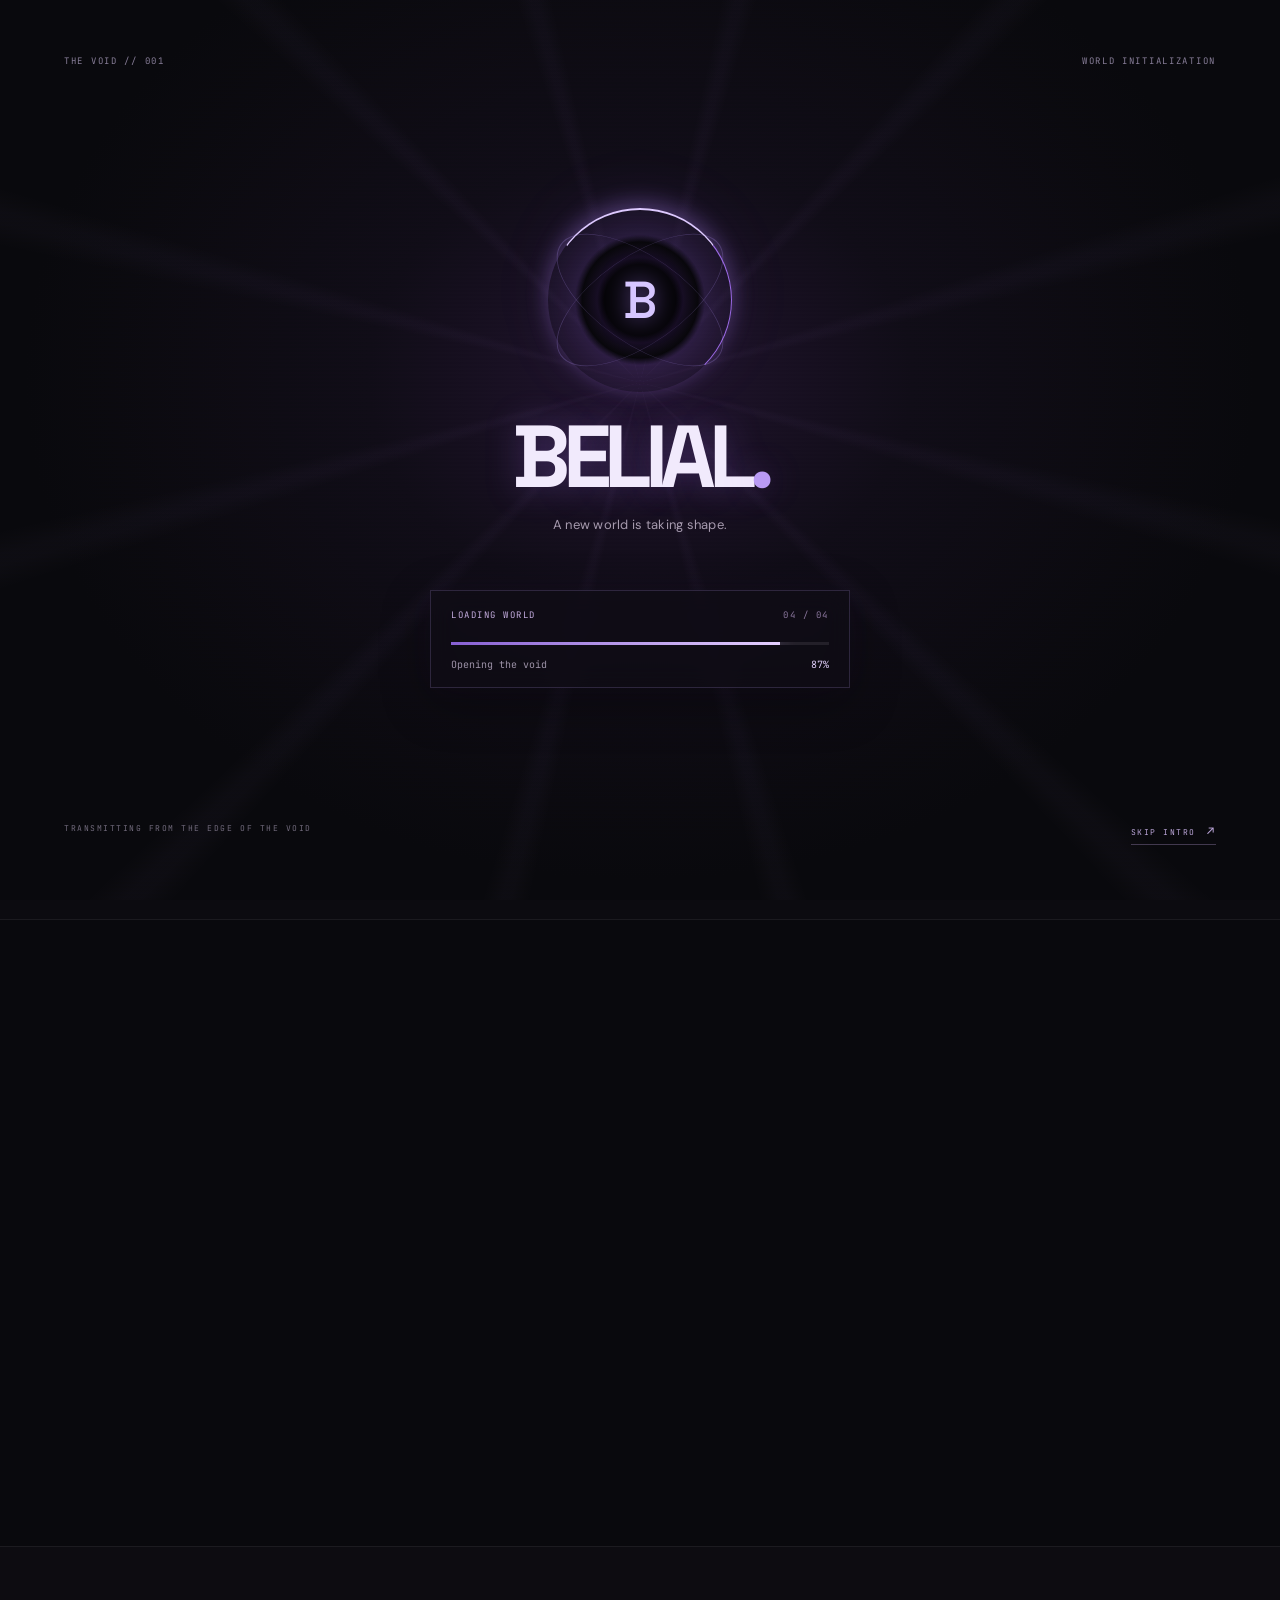
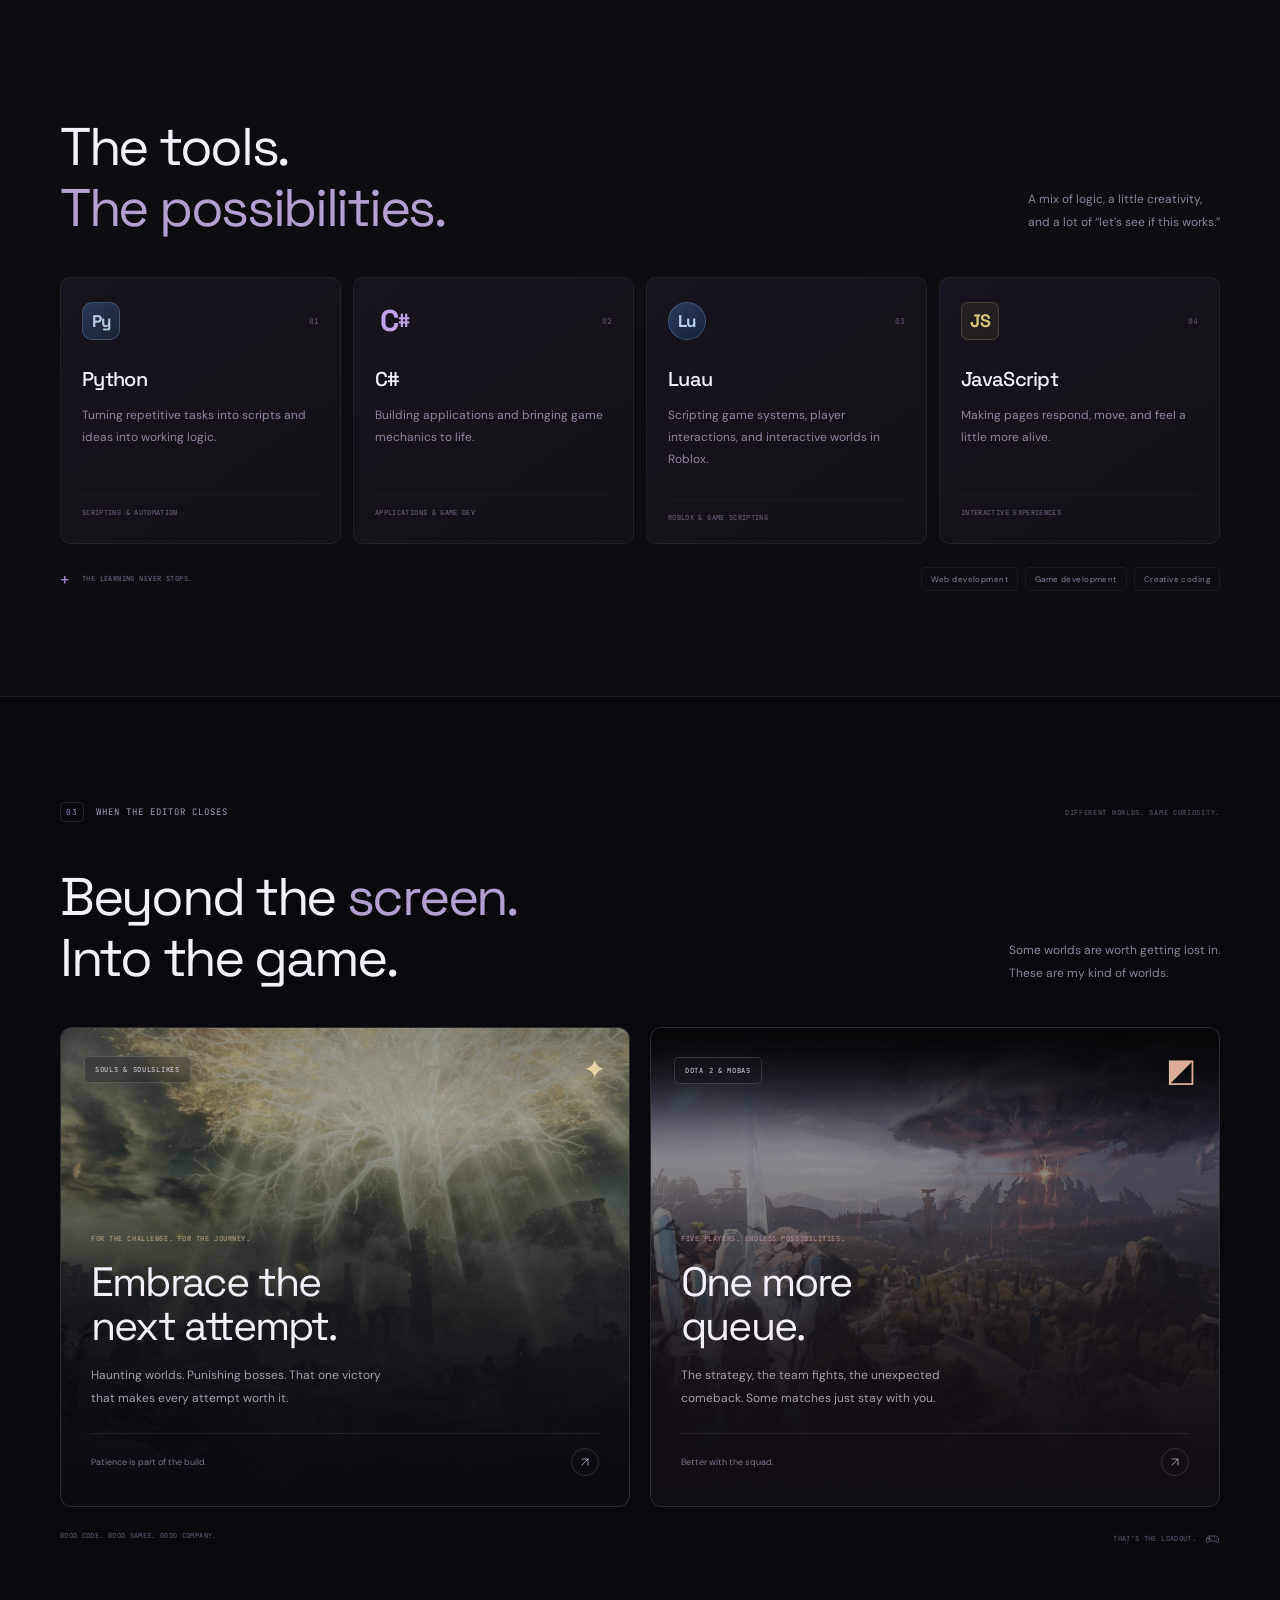
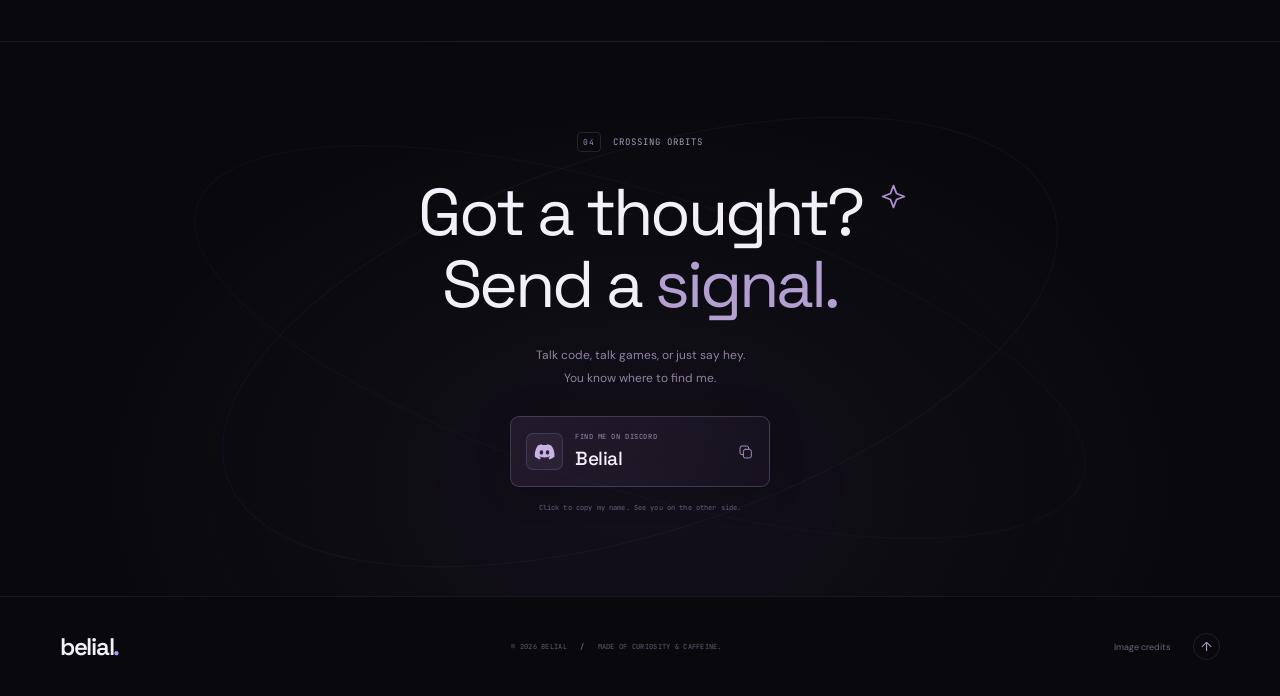
==== commit d96913ef: "Add cinematic world loading intro" ====
--- a/index.html
+++ b/index.html
@@ -20,7 +20,14 @@
     <symbol id="i-spark" viewBox="0 0 24 24"><path d="m12 3 2.5 6.5L21 12l-6.5 2.5L12 21l-2.5-6.5L3 12l6.5-2.5L12 3Z"/></symbol>
     <symbol id="i-discord" viewBox="0 0 24 24"><path fill="currentColor" stroke="none" d="M19.7 5.1A19 19 0 0 0 15 3.7l-.5 1a17 17 0 0 0-5 0l-.5-1a19 19 0 0 0-4.7 1.4C1.4 9.5.6 13.8 1 18a19 19 0 0 0 5.7 3l1.2-2-1.9-1 .5-.3c3.7 1.7 7.7 1.7 11.4 0l.5.3-1.9 1 1.2 2a19 19 0 0 0 5.7-3c.5-4.9-.9-9.2-3.7-12.9ZM8.5 15.4c-1.1 0-2-1.1-2-2.4s.9-2.3 2-2.3 2 1 2 2.3-.9 2.4-2 2.4Zm7 0c-1.1 0-2-1.1-2-2.4s.9-2.3 2-2.3 2 1 2 2.3-.9 2.4-2 2.4Z"/></symbol>
   </defs></svg>
-  <div class="loader" id="loader" aria-label="Loading Belial's world"><div class="loader-orbit"><span></span><b>B</b></div><span class="micro">ESTABLISHING A CONNECTION</span><div class="load-track"><i id="load-bar"></i></div><div class="load-info"><span id="load-message">Finding the signal</span><span id="load-number">00%</span></div></div>
+  <div class="loader" id="loader" role="status" aria-live="polite" aria-label="Loading Belial's world">
+    <div class="loader-top"><span>THE VOID // 001</span><span>WORLD INITIALIZATION</span></div>
+    <div class="loader-orbit" aria-hidden="true"><span></span><b>B</b></div>
+    <div class="loader-title">BELIAL<span>.</span></div>
+    <span class="loader-subtitle">A new world is taking shape.</span>
+    <div class="loader-panel"><div class="loader-panel-top"><span>LOADING WORLD</span><span id="load-stage">01 / 04</span></div><div class="load-track"><i id="load-bar"></i></div><div class="load-info"><span id="load-message">Finding the signal</span><span id="load-number">00%</span></div></div>
+    <div class="loader-bottom"><span>TRANSMITTING FROM THE EDGE OF THE VOID</span><button type="button" id="skip-intro" aria-label="Skip loading intro">SKIP INTRO <span aria-hidden="true">↗</span></button></div>
+  </div>
   <a class="skip-link" href="#main">Skip to content</a>
   <div class="scroll-progress" aria-hidden="true"><i id="scroll-progress"></i></div>
   <div class="site" id="site">
--- a/style.css
+++ b/style.css
@@ -53,3 +53,22 @@
 @media(prefers-reduced-motion:reduce){html{scroll-behavior:auto}*,*:before,*:after{animation-duration:.01ms!important;animation-iteration-count:1!important;transition-duration:.01ms!important}.js .reveal{opacity:1;transform:none}.hero-copy,.profile-card{opacity:1!important;translate:none!important}}
 .js:not(.motion-paused) .reveal:not(.in){opacity:0;filter:blur(7px);transform:translateY(42px) scale(.985)}
 .js:not(.motion-paused) .reveal.in{opacity:1;filter:blur(0);transform:none}
+/* A short game-like world initialization before the profile appears. */
+.loader{overflow:hidden;background:radial-gradient(ellipse at 50% 42%,#22152f 0,#110d18 30%,#09090d 68%);isolation:isolate}
+.loader:before{content:"";position:absolute;inset:-25%;z-index:-1;background:repeating-conic-gradient(from 0deg at 50% 45%,transparent 0deg 12deg,#c19afe08 14deg 15deg,transparent 17deg 30deg);animation:loaderDrift 28s linear infinite;opacity:.8}
+.loader:after{content:"";position:absolute;inset:0;z-index:-1;pointer-events:none;background:linear-gradient(transparent 50%,#0002 50%);background-size:100% 4px;opacity:.25}
+.loader-top,.loader-bottom{position:absolute;left:clamp(24px,5vw,72px);right:clamp(24px,5vw,72px);display:flex;justify-content:space-between;color:#887e99;font:9px var(--mono);letter-spacing:.19em}
+.loader-top{top:clamp(24px,5vw,55px)}.loader-bottom{bottom:clamp(24px,5vw,55px);font-size:8px;color:#716a7c}
+.loader-bottom i{display:inline-block;width:5px;height:5px;margin-left:8px;vertical-align:middle;border-radius:50%;background:#c7abff;box-shadow:0 0 11px #c7abff;animation:signalPulse 1.3s ease-in-out infinite}
+.loader-bottom button{color:#baa5d8;font:inherit;letter-spacing:inherit;border-bottom:1px solid #a48ac15e;padding:0 0 5px;cursor:pointer;transition:color .2s,border-color .2s}.loader-bottom button:hover,.loader-bottom button:focus-visible{color:#fff;border-color:#c9a9ff}.loader-bottom button span{font-size:12px;margin-left:5px}
+.loader-orbit{width:174px;height:174px;margin:0 0 26px;background:radial-gradient(circle,#050407 0 29%,#170e24 35%,#08070b 47%,transparent 53%);filter:drop-shadow(0 0 27px #9b6df852)}
+.loader-orbit:before,.loader-orbit:after{inset:-10px;border-color:#b899ff3d}.loader-orbit span{inset:-5px;border-top:2px solid #ddc9ff;border-right:1px solid #9d6be7;box-shadow:0 -5px 22px #b084fb55;animation-duration:3s}.loader-orbit b{font-size:52px;text-shadow:0 0 24px #aa80ff99}
+.loader-title{font:700 clamp(52px,8vw,88px)/1 var(--display);letter-spacing:-.085em;color:#f1eafc;text-shadow:0 0 35px #a773ff44}.loader-title span{color:#b99af4}
+.loader-subtitle{margin:15px 0 57px;color:#a69aae;font:13px var(--body);letter-spacing:.02em}
+.loader-panel{width:min(420px,calc(100vw - 48px));padding:18px 20px 16px;border:1px solid #b394ed30;background:#100d16a8;box-shadow:0 14px 50px #0005,0 0 35px #a46be80c;backdrop-filter:blur(12px)}
+.loader-panel-top{display:flex;justify-content:space-between;color:#c4addf;font:9px var(--mono);letter-spacing:.17em}.loader-panel-top span:last-child{color:#8c789f}
+.loader-panel .load-track{width:100%;height:3px;margin:21px 0 13px;background:#ffffff16;overflow:hidden}.loader-panel .load-track i{background:linear-gradient(90deg,#8760d3,#e4cfff);box-shadow:0 0 19px #c3a1ff;transition:width .13s linear}
+.loader-panel .load-info{width:100%;font-size:10px;color:#9d93a8}.loader-panel #load-number{color:#dccbf6}
+.loader.ready .loader-title,.loader.ready .loader-orbit{animation:loaderFinale .62s ease both}.loader.ready .loader-panel{border-color:#b99af477;box-shadow:0 0 70px #9e69ec2e}
+@keyframes loaderDrift{to{transform:rotate(360deg)}}@keyframes signalPulse{50%{opacity:.25;box-shadow:0 0 2px #c7abff}}@keyframes loaderFinale{50%{filter:brightness(1.55) drop-shadow(0 0 32px #aa78ff)}}
+@media(max-width:600px){.loader-top,.loader-bottom{font-size:7px;letter-spacing:.08em}.loader-bottom span:first-child{max-width:160px;line-height:1.6}.loader-subtitle{margin-bottom:42px}.loader-orbit{width:145px;height:145px}}
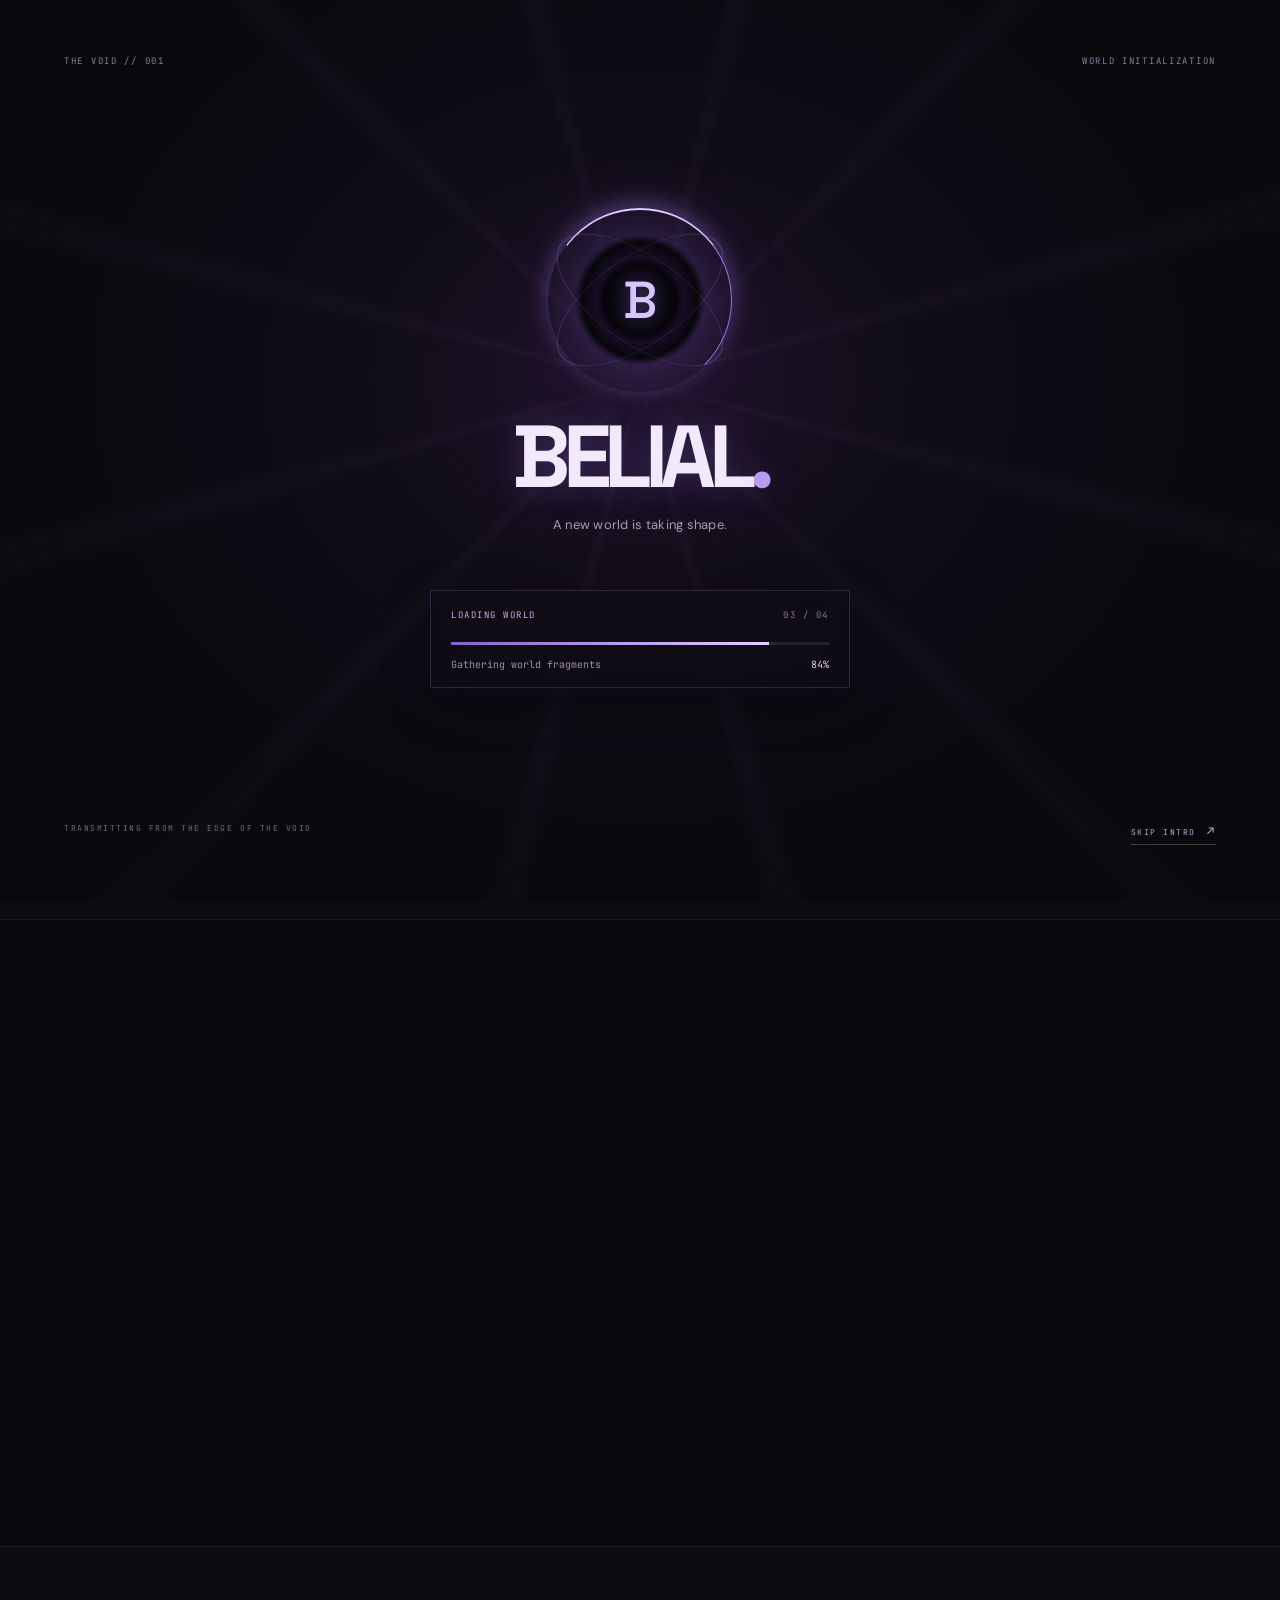
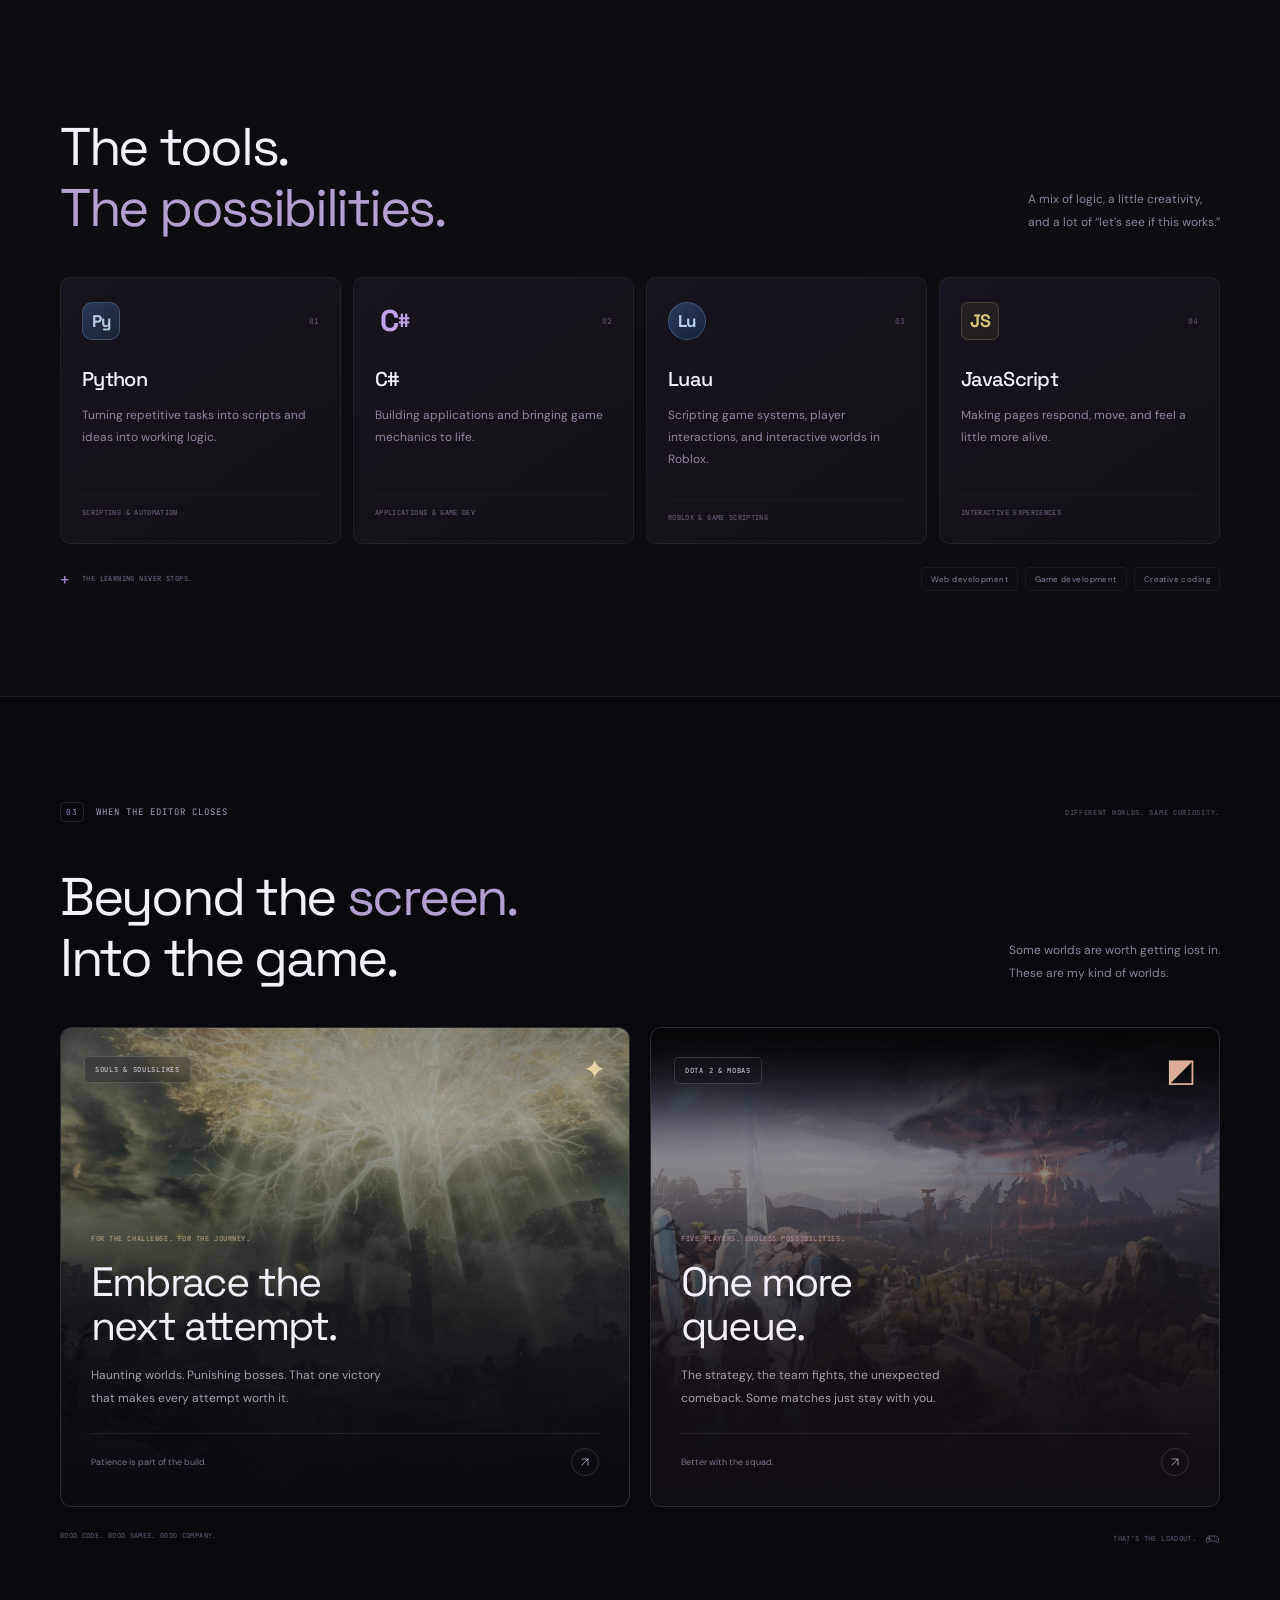
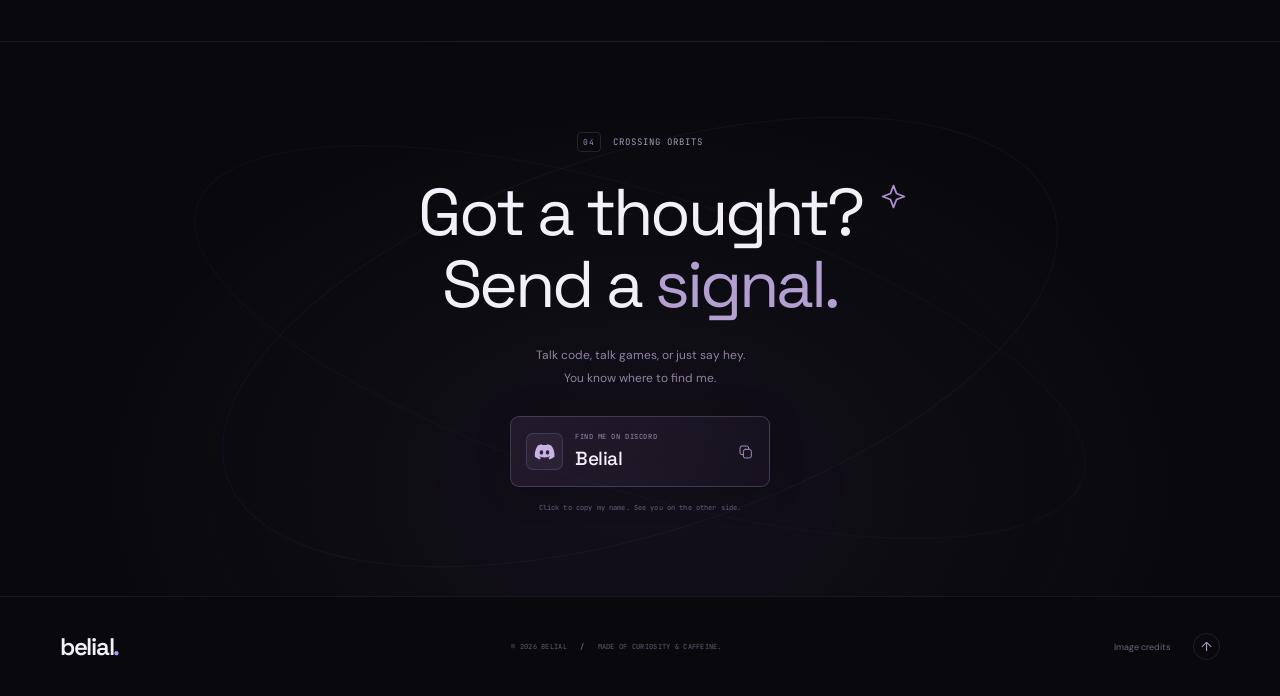
==== commit fbc6d1ea: "Keep hero typing and profile motion active" ====
--- a/index.html
+++ b/index.html
@@ -44,7 +44,7 @@
           <div class="hero-actions"><button class="button primary" data-copy><svg><use href="#i-discord"/></svg> Find me on Discord <svg class="button-tail"><use href="#i-copy"/></svg></button><a class="button secondary" href="#about">Enter my world <span>↓</span></a></div>
           <div class="hero-languages"><span>BUILT DIFFERENT WITH</span><span class="mini-lang python-mini">Py</span><span class="mini-lang cs-mini">C#</span><span class="mini-lang luau-mini">Lu</span><span class="mini-lang js-mini">JS</span></div>
         </div>
-        <aside class="profile-card" data-tilt aria-label="Belial profile"><div class="profile-banner"><span class="micro">PLAYER / CREATOR</span><svg><use href="#i-spark"/></svg></div><div class="profile-body"><div class="avatar"><img src="assets/elden-ring.png" alt="Armored knight from Elden Ring"><span class="avatar-badge"><svg><use href="#i-code"/></svg></span></div><div class="profile-title"><h2>Belial <span>✦</span></h2><span class="profile-handle">@reirei1002 <span>on Discord</span></span></div><p>Probably writing code.<br>Or dying to the same boss again.</p><div class="profile-badges"><span><svg><use href="#i-code"/></svg> Developer</span><span><svg><use href="#i-game"/></svg> Gamer</span></div><div class="profile-divider"></div><div class="profile-footer"><span class="status-orb"></span><span>IN MY OWN WORLD</span><button class="icon-button" data-copy aria-label="Copy Belial's Discord name"><svg><use href="#i-copy"/></svg></button></div></div></aside>
+        <div class="profile-float"><aside class="profile-card" data-tilt aria-label="Belial profile"><div class="profile-banner"><span class="micro">PLAYER / CREATOR</span><svg><use href="#i-spark"/></svg></div><div class="profile-body"><div class="avatar"><img src="assets/elden-ring.png" alt="Armored knight from Elden Ring"><span class="avatar-badge"><svg><use href="#i-code"/></svg></span></div><div class="profile-title"><h2>Belial <span>✦</span></h2><span class="profile-handle">@reirei1002 <span>on Discord</span></span></div><p>Probably writing code.<br>Or dying to the same boss again.</p><div class="profile-badges"><span><svg><use href="#i-code"/></svg> Developer</span><span><svg><use href="#i-game"/></svg> Gamer</span></div><div class="profile-divider"></div><div class="profile-footer"><span class="status-orb"></span><span>IN MY OWN WORLD</span><button class="icon-button" data-copy aria-label="Copy Belial's Discord name"><svg><use href="#i-copy"/></svg></button></div></div></aside></div>
         </div>
         <div class="container hero-bottom"><a href="#about" class="scroll-invite"><span class="mouse"><i></i></span> SCROLL TO DISCOVER</a><span class="hero-bottom-note"><span>01 / 04</span> A SMALL CORNER OF AN INFINITE INTERNET <span class="tiny-cross">+</span></span></div>
       </section>
--- a/style.css
+++ b/style.css
@@ -50,9 +50,17 @@
 @media(max-width:1050px){.container{width:calc(100% - 72px)}.hero-grid{grid-template-columns:1.2fr 1fr;gap:15px}.hero{min-height:690px}.hero-grid{min-height:605px}.singularity{left:42%;width:720px;top:-10px}.profile-card{width:265px}.hero-actions{gap:8px}.button{padding:13px 12px;font-size:10px}.button .button-tail{margin-left:3px}.about-layout{gap:40px}.mini-card{padding:20px 16px 0}.stack-card{padding:20px 16px}.stack-label{font-size:6px;letter-spacing:0}.header nav{padding-left:0}.game-card{min-height:450px}.section-side{font-size:6px}.game-content h3{font-size:36px}}
 @media(max-width:760px){.container{width:calc(100% - 40px)}.header{height:76px;width:calc(100% - 40px)}.header .logo{font-size:21px}.logo-icon{height:28px;width:28px;font-size:24px}.header nav{gap:21px;font-size:10px}.nav-contact{display:none}.header-right{gap:0}.hero{min-height:0}.hero-grid{padding:70px 0 60px;grid-template-columns:1fr;gap:0;min-height:0}.hero-copy{position:relative;z-index:1}.hero-kicker{font-size:8px}h1{font-size:110px;margin:27px 0 24px}.hero-subtitle{font-size:28px}.hero-description{font-size:12px}.hero-actions{gap:12px;margin-top:28px}.button{font-size:11px;padding:14px 16px}.hero-languages{margin-top:30px}.profile-card{width:280px;justify-self:end;margin:80px 15px 0 0;transform:rotate(3deg)}.singularity{width:650px;height:560px;top:360px;left:calc(50% - 310px);opacity:.95}.orbital-label{top:85%;right:21%}.hero-bottom{padding-bottom:25px}.hero-bottom-note{font-size:6px;gap:9px}.hero-bottom-note>span:first-child{display:none}.hero-bottom-note .tiny-cross{display:none}.scroll-invite{font-size:7px}.ticker{height:64px}.ticker-track{gap:35px;padding-left:35px}.ticker span{font-size:23px}.ticker i{font-size:24px}.section{padding-block:72px}.section-heading{padding-bottom:30px}.section-side{display:none}.eyebrow{font-size:8px;gap:8px;letter-spacing:.07em}h2{font-size:43px;letter-spacing:-2px}.about-layout{grid-template-columns:1fr;gap:38px}.about-copy p{max-width:480px}.about-bento{max-width:none}.mini-card{min-height:255px;padding:22px}.code-sample{margin-top:19px}.section-intro{display:block;margin-bottom:30px}.section-intro>p{margin:18px 0 0;font-size:12px}.stack-grid{grid-template-columns:1fr 1fr;gap:10px}.stack-card{padding:21px 17px}.stack-card p{font-size:11px;min-height:61px}.stack-label{font-size:6px;letter-spacing:0}.toolkit-footer{display:block;font-size:7px}.tool-pills{margin-top:15px;flex-wrap:wrap}.game-grid{grid-template-columns:1fr;gap:18px}.game-card{min-height:470px}.game-content h3{font-size:42px}.game-content p{max-width:300px}.games-footnote{font-size:6px;gap:20px;line-height:1.6}.games-footnote svg{display:none}.games-footnote>span:last-child{text-align:right;display:block}.contact-section{padding:70px 0}.contact-inner h2{font-size:54px;letter-spacing:-2.6px}.contact-spark{width:23px;height:23px;right:-25px}.contact-inner>p{font-size:12px}.footer{min-height:125px;flex-wrap:wrap;padding:24px 0;gap:20px}.footer>span{order:3;width:100%;font-size:6px}.footer>div{margin-left:auto;gap:15px}.credits-toggle{font-size:8px}}
 @media(max-width:380px){.header nav{gap:15px}.header .logo{font-size:19px}.logo-icon{display:none}h1{font-size:97px}.hero-subtitle{font-size:25px}.hero-actions{gap:8px}.button{padding:13px 11px;font-size:10px}.button.secondary{gap:8px}.hero-bottom-note{max-width:150px;text-align:right;line-height:1.7}.profile-card{margin-right:0}.mini-card{padding:20px 16px 0}.card-corner{right:10px;font-size:6px}.stack-label{font-size:5.5px}.stack-card{padding:18px 13px}.game-content{padding:25px}.game-content h3{font-size:38px}.contact-inner h2{font-size:47px}.contact-spark{right:-20px;width:20px}.toast{font-size:10px}}
-@media(prefers-reduced-motion:reduce){html{scroll-behavior:auto}*,*:before,*:after{animation-duration:.01ms!important;animation-iteration-count:1!important;transition-duration:.01ms!important}.js .reveal{opacity:1;transform:none}.hero-copy,.profile-card{opacity:1!important;translate:none!important}}
 .js:not(.motion-paused) .reveal:not(.in){opacity:0;filter:blur(7px);transform:translateY(42px) scale(.985)}
 .js:not(.motion-paused) .reveal.in{opacity:1;filter:blur(0);transform:none}
+/* Float the entire profile independently so pointer tilt never cancels the motion. */
+.profile-float{width:292px;justify-self:center;margin-top:155px;position:relative;animation:profileFloat 5.8s ease-in-out infinite;will-change:transform}
+.profile-float:before{content:"";position:absolute;inset:12% -17%;z-index:-1;border-radius:50%;background:#ae70ff2a;filter:blur(48px);animation:profileAura 5.8s ease-in-out infinite}
+.profile-float .profile-card{width:100%;margin:0}
+@keyframes profileFloat{0%,100%{transform:translate3d(0,4px,0) rotate(-1deg)}50%{transform:translate3d(0,-17px,0) rotate(1.2deg)}}
+@keyframes profileAura{0%,100%{opacity:.45;transform:scale(.9)}50%{opacity:.85;transform:scale(1.1)}}
+@media(max-width:1050px){.profile-float{width:265px}}
+@media(max-width:760px){.profile-float{width:280px;justify-self:end;margin:80px 15px 0 0}}
+@media(max-width:380px){.profile-float{margin-right:0}}
 /* A short game-like world initialization before the profile appears. */
 .loader{overflow:hidden;background:radial-gradient(ellipse at 50% 42%,#22152f 0,#110d18 30%,#09090d 68%);isolation:isolate}
 .loader:before{content:"";position:absolute;inset:-25%;z-index:-1;background:repeating-conic-gradient(from 0deg at 50% 45%,transparent 0deg 12deg,#c19afe08 14deg 15deg,transparent 17deg 30deg);animation:loaderDrift 28s linear infinite;opacity:.8}
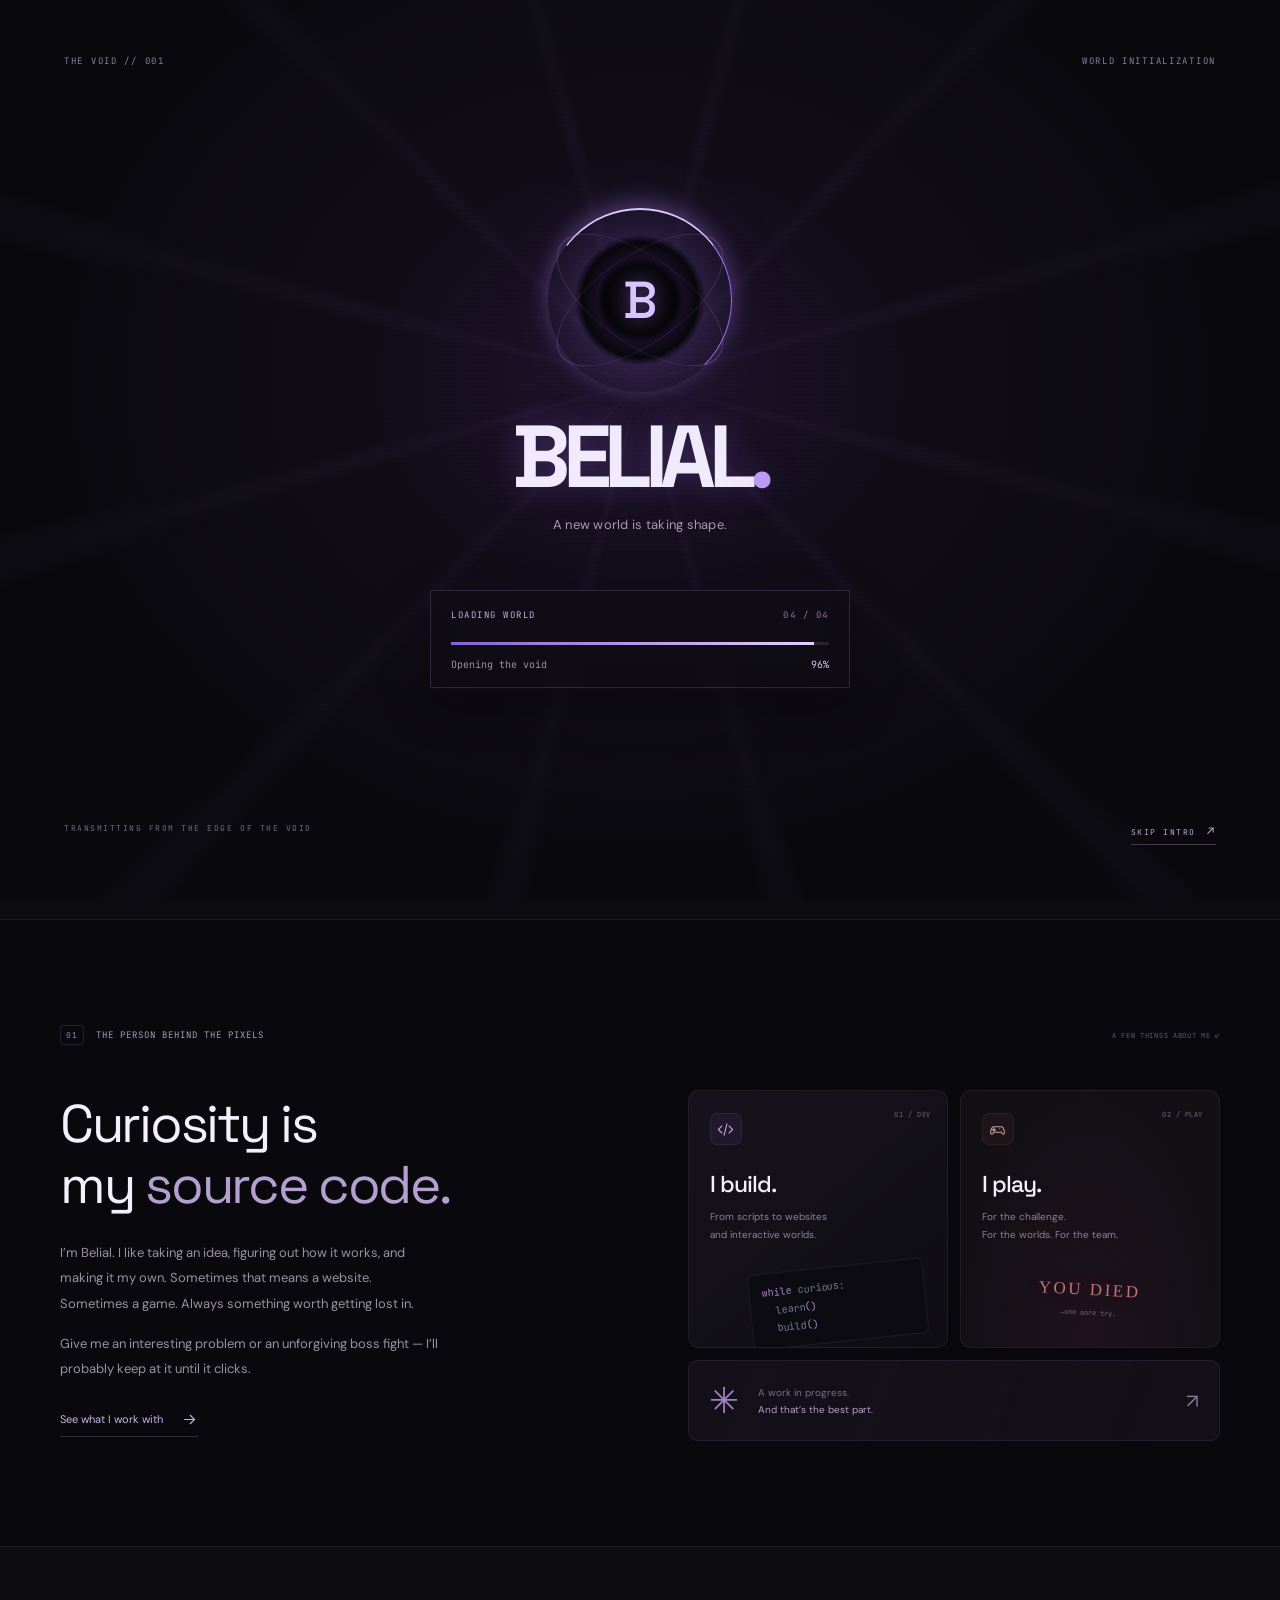
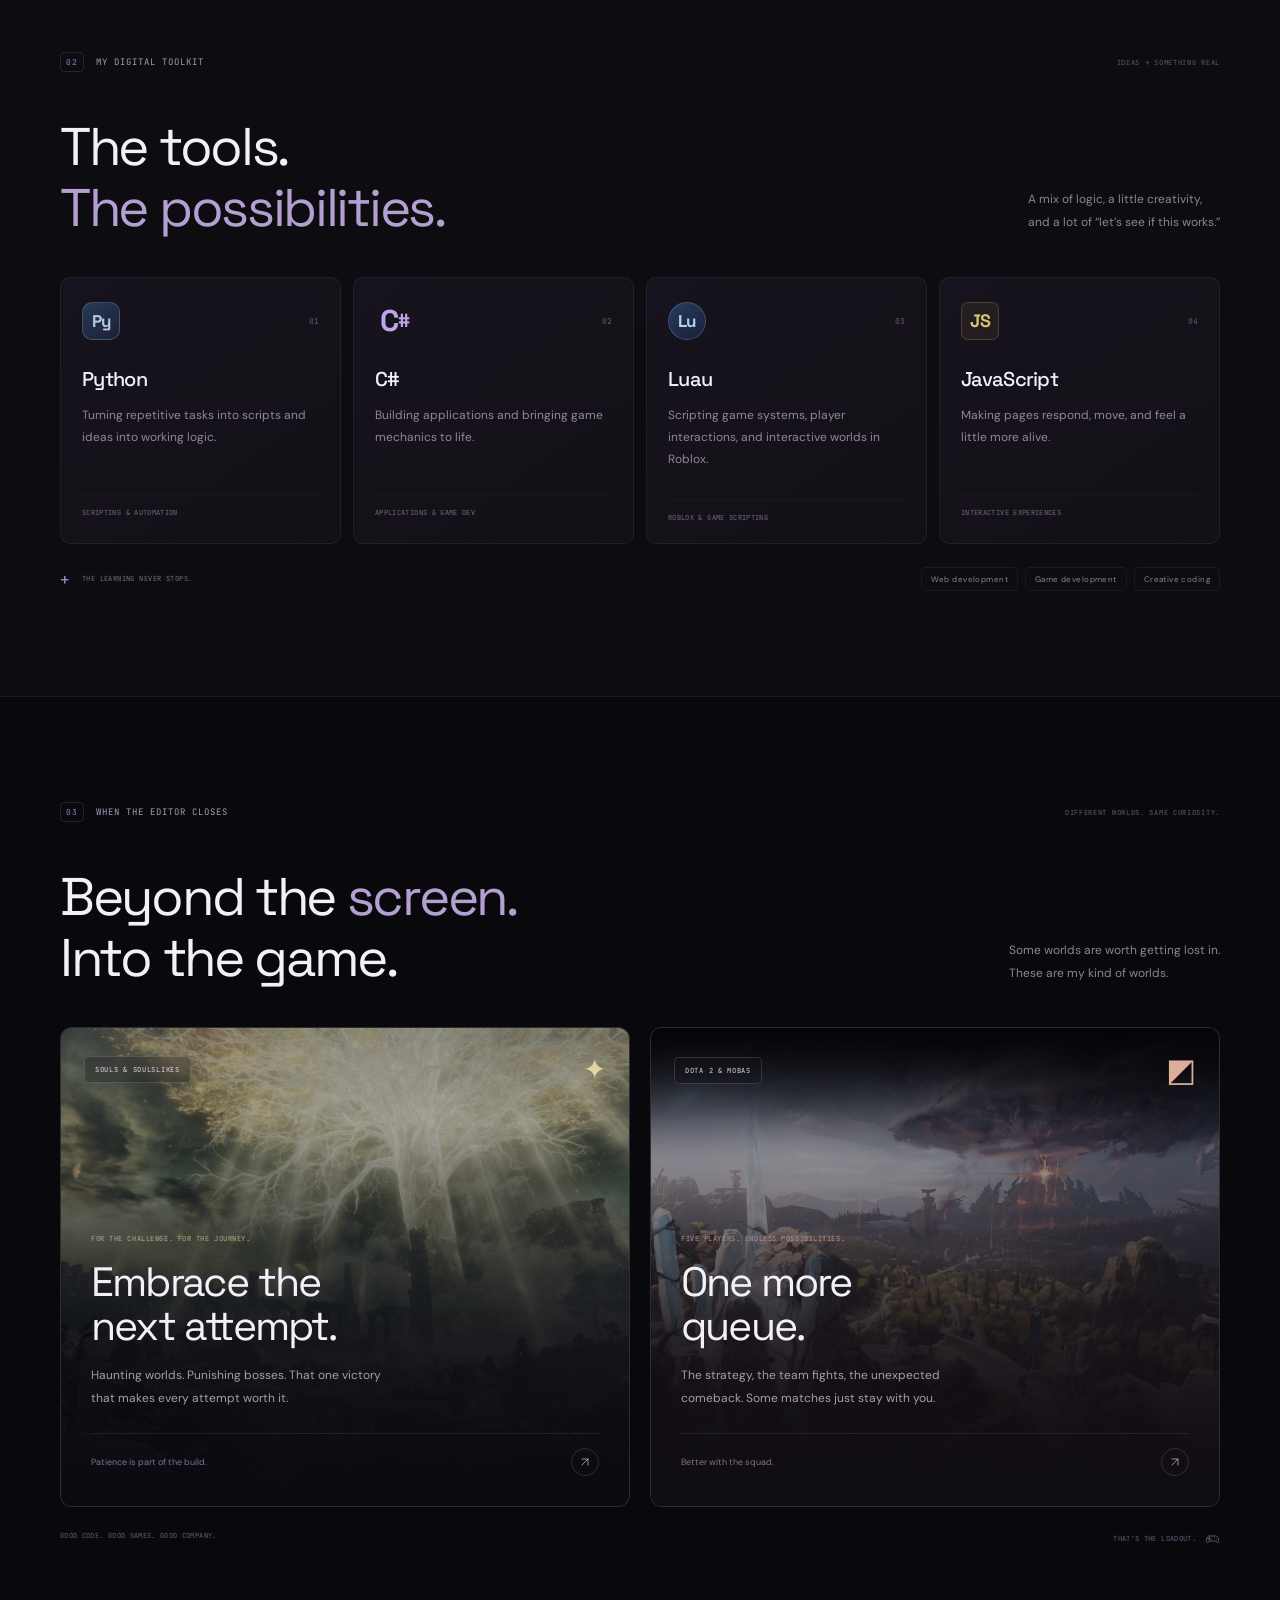
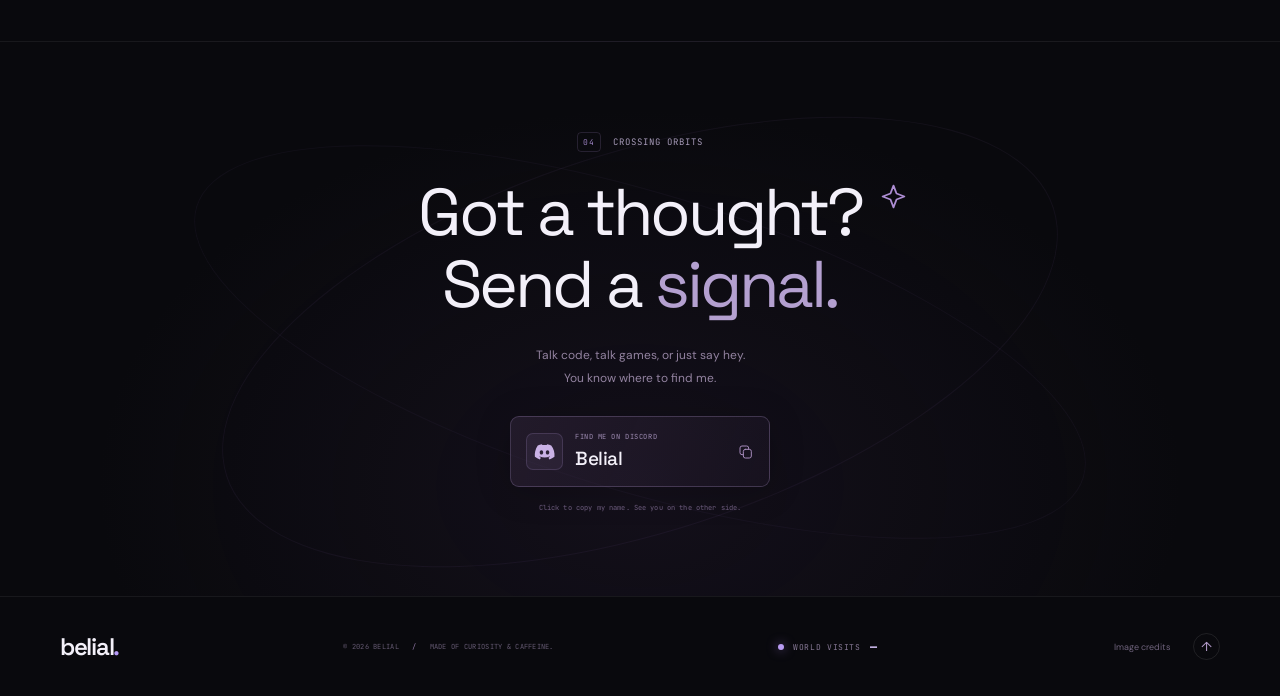
==== commit b10e7dd6: "Show live world visits in footer" ====
--- a/index.html
+++ b/index.html
@@ -74,7 +74,7 @@
       </section>
       <section class="contact-section" id="contact" aria-labelledby="contact-title"><div class="contact-orbit" aria-hidden="true"></div><div class="container contact-inner reveal"><span class="eyebrow"><span>04</span> CROSSING ORBITS</span><h2 id="contact-title">Got a thought?<br>Send a <em>signal.</em><svg class="contact-spark"><use href="#i-spark"/></svg></h2><p>Talk code, talk games, or just say hey.<br>You know where to find me.</p><button class="discord-contact" data-copy><span class="discord-contact-icon"><svg><use href="#i-discord"/></svg></span><span><small>FIND ME ON DISCORD</small><strong>Belial</strong></span><svg class="contact-copy"><use href="#i-copy"/></svg></button><span class="copy-help">Click to copy my name. See you on the other side.</span></div></section>
     </main>
-    <footer class="container footer"><a href="#home" class="logo">belial<span class="logo-period">.</span></a><span>© 2026 BELIAL <span class="footer-dot">/</span> MADE OF CURIOSITY & CAFFEINE.</span><div><button class="credits-toggle" id="credits-toggle" aria-expanded="false" aria-controls="credits">Image credits</button><a href="#home" class="back-top" aria-label="Back to top">↑</a></div></footer>
+    <footer class="container footer"><a href="#home" class="logo">belial<span class="logo-period">.</span></a><span>© 2026 BELIAL <span class="footer-dot">/</span> MADE OF CURIOSITY & CAFFEINE.</span><div class="visit-count" title="Page views counted since this counter was added"><span class="visit-orb" aria-hidden="true"></span><span>WORLD VISITS</span><strong id="visit-count" aria-live="polite">—</strong></div><div><button class="credits-toggle" id="credits-toggle" aria-expanded="false" aria-controls="credits">Image credits</button><a href="#home" class="back-top" aria-label="Back to top">↑</a></div></footer>
     <div class="container credits" id="credits" hidden>Game artwork: ELDEN RING © Bandai Namco Entertainment / FromSoftware, via <a href="https://www.playstation.com/en-sa/games/elden-ring/" target="_blank" rel="noopener noreferrer">PlayStation</a> and <a href="https://www.rpgsite.net/news/11273-elden-ring-releasing-on-january-21-2022-new-extended-gameplay-reveal-trailer" target="_blank" rel="noopener noreferrer">RPG Site</a>. Dota 2 artwork © <a href="https://www.dota2.com/home" target="_blank" rel="noopener noreferrer">Valve</a>. Personal fan portfolio.</div>
   </div>
   <div class="toast" id="toast" role="status" aria-live="polite"><span>✓</span><span id="toast-text">reirei1002 copied. See you on Discord.</span></div>
--- a/style.css
+++ b/style.css
@@ -56,6 +56,10 @@
 .profile-float{width:292px;justify-self:center;margin-top:155px;position:relative;animation:profileFloat 5.8s ease-in-out infinite;will-change:transform}
 .profile-float:before{content:"";position:absolute;inset:12% -17%;z-index:-1;border-radius:50%;background:#ae70ff2a;filter:blur(48px);animation:profileAura 5.8s ease-in-out infinite}
 .profile-float .profile-card{width:100%;margin:0}
+.footer>.visit-count{display:flex;align-items:center;gap:9px;white-space:nowrap;font:8px var(--mono);letter-spacing:.08em;color:#867895}
+.visit-count .visit-orb{width:6px;height:6px;border-radius:50%;background:#b89bf2;box-shadow:0 0 11px #ad83eea8}
+.visit-count strong{font:600 11px var(--mono);letter-spacing:0;color:#d5c1f4;min-width:20px}
+@media(max-width:760px){.footer .visit-count{order:2;margin-left:auto}.footer>div:last-child{order:1;margin-left:0}.footer>span{order:3}}
 @keyframes profileFloat{0%,100%{transform:translate3d(0,4px,0) rotate(-1deg)}50%{transform:translate3d(0,-17px,0) rotate(1.2deg)}}
 @keyframes profileAura{0%,100%{opacity:.45;transform:scale(.9)}50%{opacity:.85;transform:scale(1.1)}}
 @media(max-width:1050px){.profile-float{width:265px}}
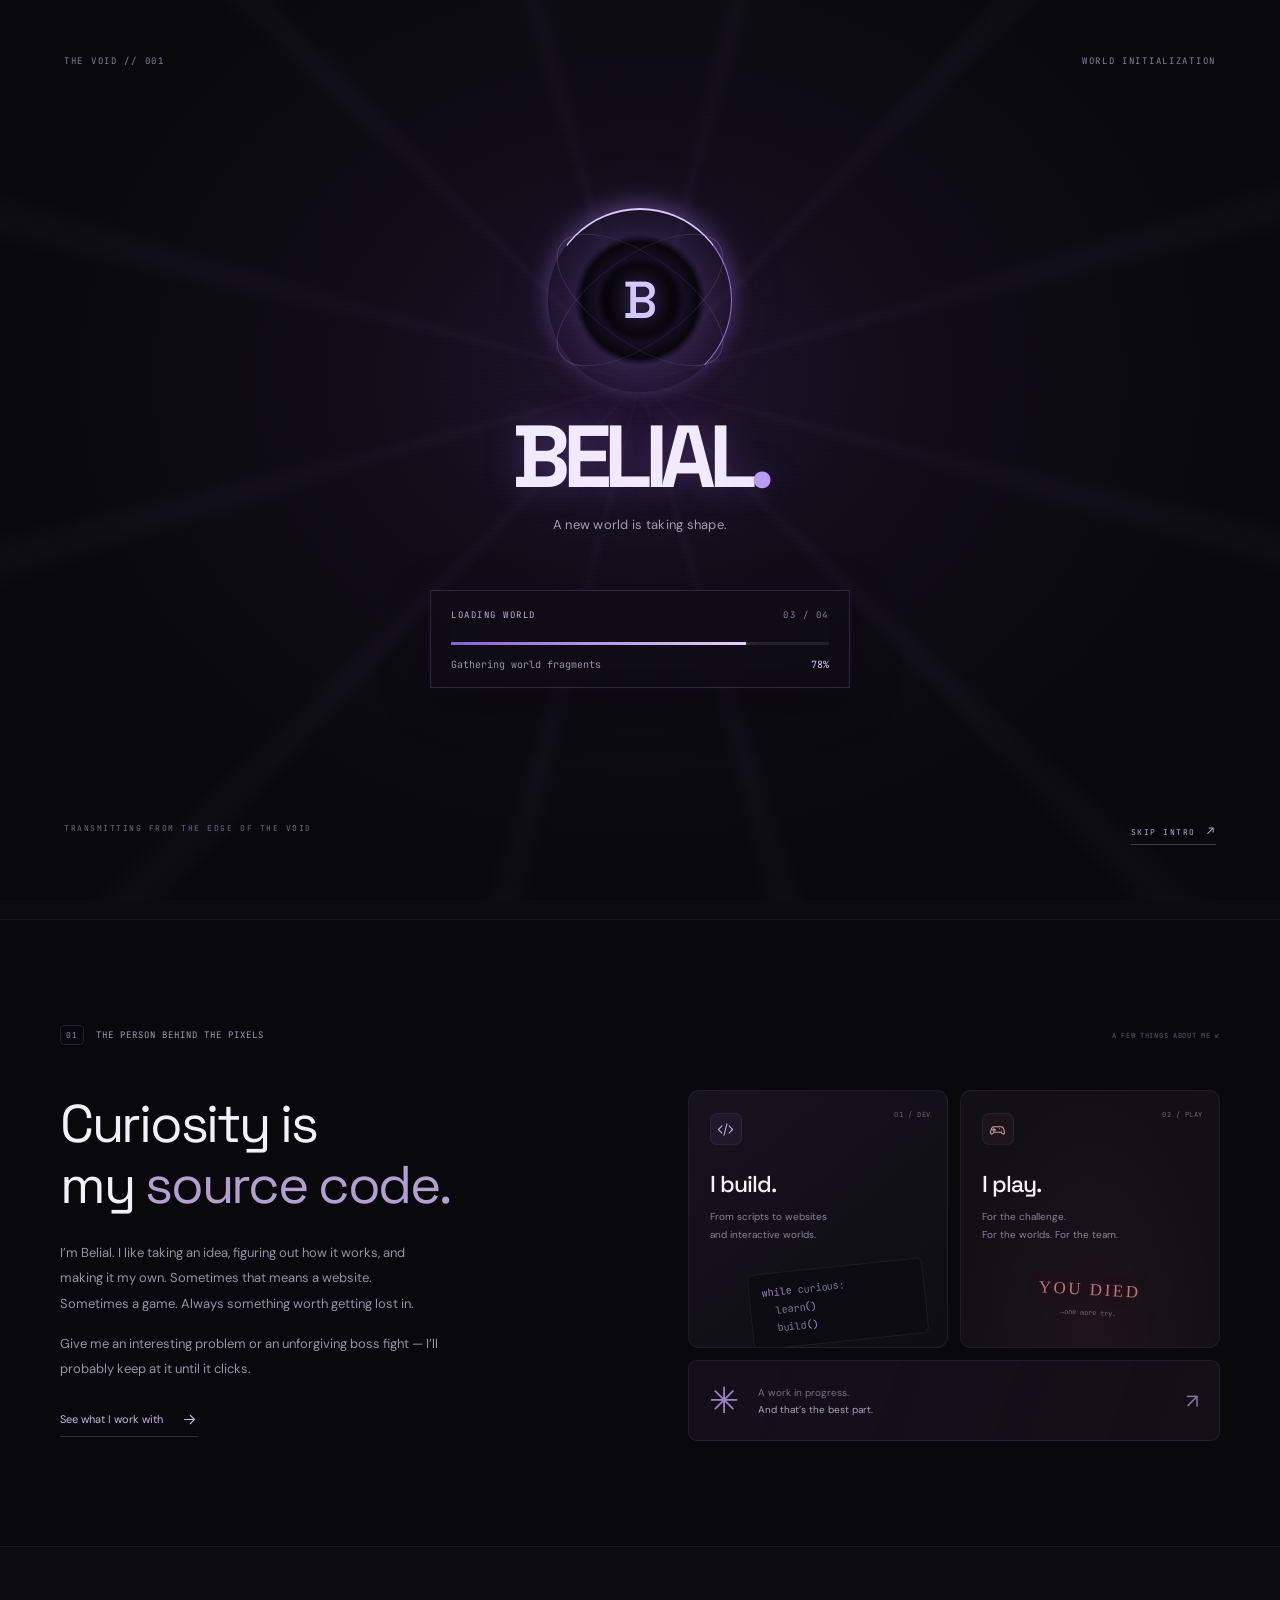
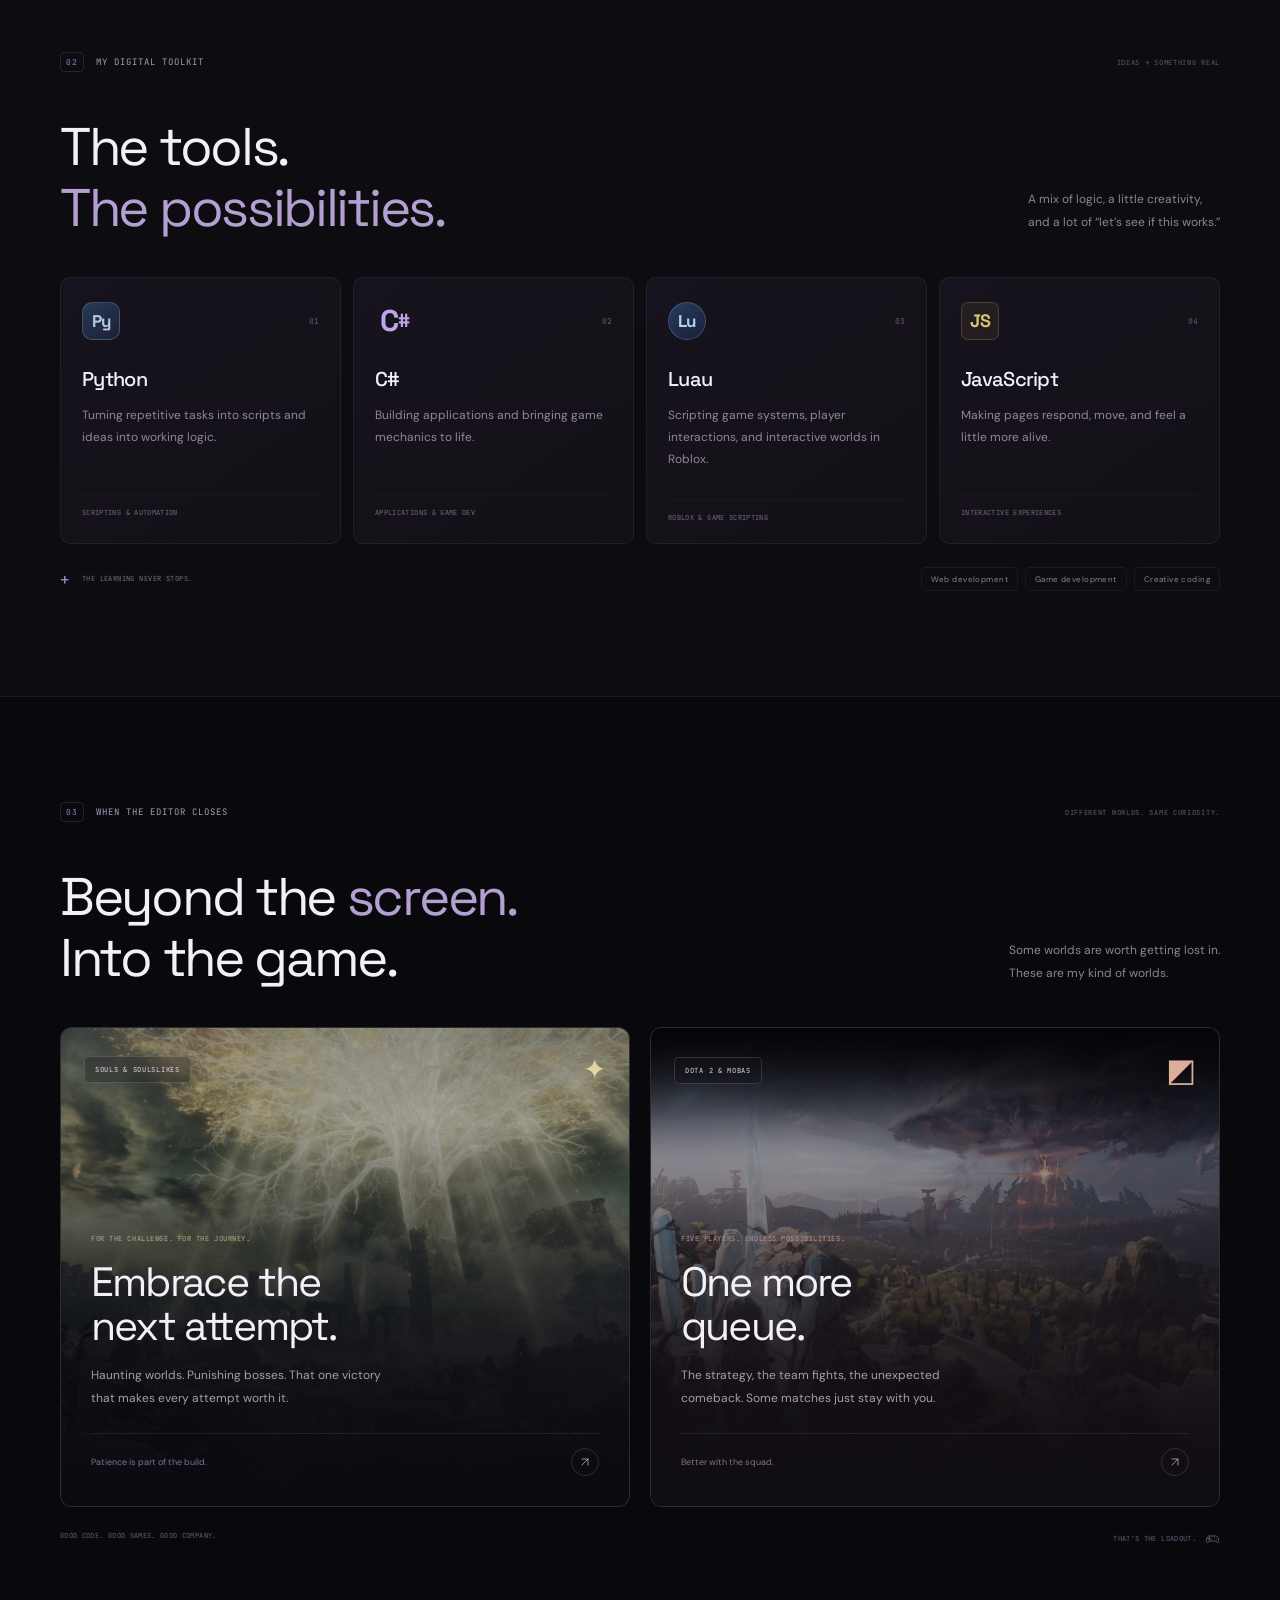
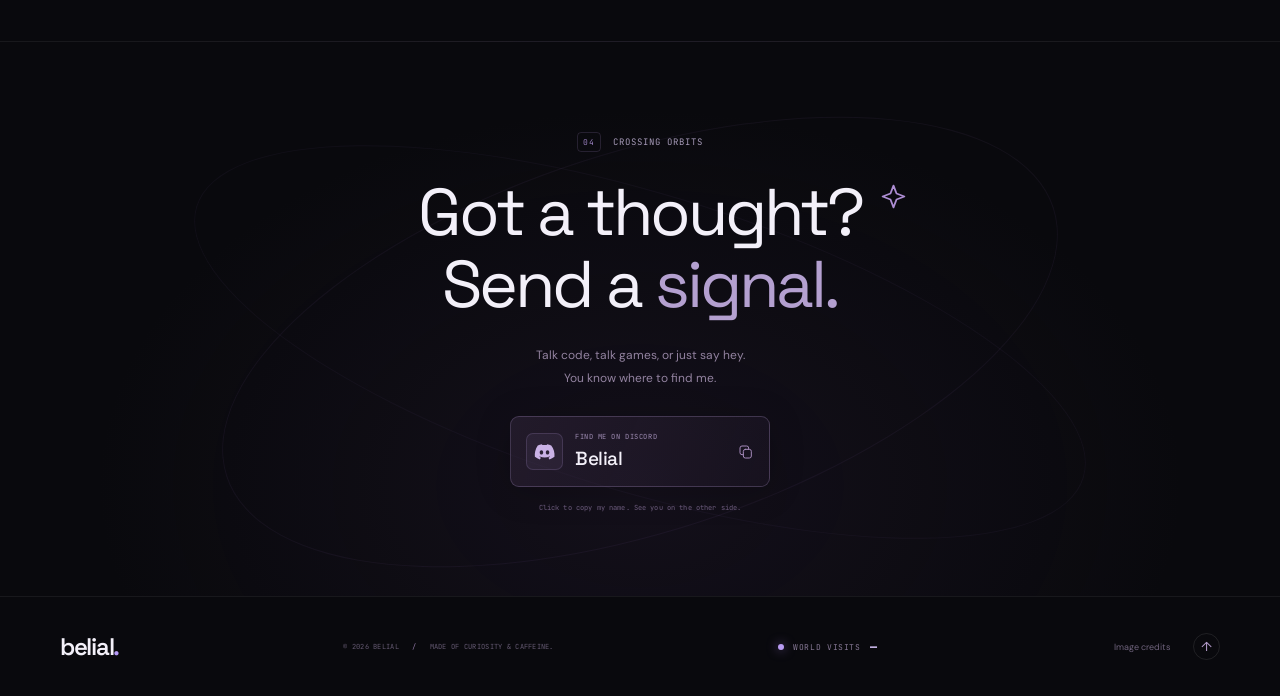
==== commit 9f54cea0: "Optimize hero artwork and card animation" ====
--- a/index.html
+++ b/index.html
@@ -44,7 +44,7 @@
           <div class="hero-actions"><button class="button primary" data-copy><svg><use href="#i-discord"/></svg> Find me on Discord <svg class="button-tail"><use href="#i-copy"/></svg></button><a class="button secondary" href="#about">Enter my world <span>↓</span></a></div>
           <div class="hero-languages"><span>BUILT DIFFERENT WITH</span><span class="mini-lang python-mini">Py</span><span class="mini-lang cs-mini">C#</span><span class="mini-lang luau-mini">Lu</span><span class="mini-lang js-mini">JS</span></div>
         </div>
-        <div class="profile-float"><aside class="profile-card" data-tilt aria-label="Belial profile"><div class="profile-banner"><span class="micro">PLAYER / CREATOR</span><svg><use href="#i-spark"/></svg></div><div class="profile-body"><div class="avatar"><img src="assets/elden-ring.png" alt="Armored knight from Elden Ring"><span class="avatar-badge"><svg><use href="#i-code"/></svg></span></div><div class="profile-title"><h2>Belial <span>✦</span></h2><span class="profile-handle">@reirei1002 <span>on Discord</span></span></div><p>Probably writing code.<br>Or dying to the same boss again.</p><div class="profile-badges"><span><svg><use href="#i-code"/></svg> Developer</span><span><svg><use href="#i-game"/></svg> Gamer</span></div><div class="profile-divider"></div><div class="profile-footer"><span class="status-orb"></span><span>IN MY OWN WORLD</span><button class="icon-button" data-copy aria-label="Copy Belial's Discord name"><svg><use href="#i-copy"/></svg></button></div></div></aside></div>
+        <div class="profile-float"><aside class="profile-card" data-tilt aria-label="Belial profile"><div class="profile-banner"><span class="micro">PLAYER / CREATOR</span><svg><use href="#i-spark"/></svg></div><div class="profile-body"><div class="avatar"><img src="assets/elden-ring-small.jpg" alt="Armored knight from Elden Ring"><span class="avatar-badge"><svg><use href="#i-code"/></svg></span></div><div class="profile-title"><h2>Belial <span>✦</span></h2><span class="profile-handle">@reirei1002 <span>on Discord</span></span></div><p>Probably writing code.<br>Or dying to the same boss again.</p><div class="profile-badges"><span><svg><use href="#i-code"/></svg> Developer</span><span><svg><use href="#i-game"/></svg> Gamer</span></div><div class="profile-divider"></div><div class="profile-footer"><span class="status-orb"></span><span>IN MY OWN WORLD</span><button class="icon-button" data-copy aria-label="Copy Belial's Discord name"><svg><use href="#i-copy"/></svg></button></div></div></aside></div>
         </div>
         <div class="container hero-bottom"><a href="#about" class="scroll-invite"><span class="mouse"><i></i></span> SCROLL TO DISCOVER</a><span class="hero-bottom-note"><span>01 / 04</span> A SMALL CORNER OF AN INFINITE INTERNET <span class="tiny-cross">+</span></span></div>
       </section>
--- a/style.css
+++ b/style.css
@@ -41,7 +41,7 @@
 .hero-description,.about-copy p{font-size:13px}
 .stack-card p,.game-content p{font-size:12px}
 /* Avatar crop keeps the knight, rather than the cover's title, in the small frame. */
-.avatar{background:#16191b url('assets/elden-ring.png') 49% 86%/340% auto no-repeat}
+.avatar{background:#16191b url('assets/elden-ring-small.jpg') 49% 86%/340% auto no-repeat}
 .avatar>img{opacity:0}
 .motion-paused .hero-copy,.motion-paused .profile-card{animation:none;opacity:1;translate:none}
 /* Animation / responsive */
@@ -56,6 +56,12 @@
 .profile-float{width:292px;justify-self:center;margin-top:155px;position:relative;animation:profileFloat 5.8s ease-in-out infinite;will-change:transform}
 .profile-float:before{content:"";position:absolute;inset:12% -17%;z-index:-1;border-radius:50%;background:#ae70ff2a;filter:blur(48px);animation:profileAura 5.8s ease-in-out infinite}
 .profile-float .profile-card{width:100%;margin:0}
+/* Keep the float on its own composited layer without repainting a live backdrop blur. */
+.profile-float .profile-card{background:linear-gradient(150deg,#262031,#131119 60%);backdrop-filter:none;will-change:transform}
+.profile-banner{background:linear-gradient(120deg,#82619835,#39284911),url('assets/lands-between-small.jpg') center 30%/cover}
+.profile-float:before{filter:none;background:radial-gradient(ellipse,#a86bf54d 0,#a86bf518 45%,transparent 72%)}
+.singularity{transition:none;will-change:auto}
+.singularity>img{animation:none;filter:none}
 .footer>.visit-count{display:flex;align-items:center;gap:9px;white-space:nowrap;font:8px var(--mono);letter-spacing:.08em;color:#867895}
 .visit-count .visit-orb{width:6px;height:6px;border-radius:50%;background:#b89bf2;box-shadow:0 0 11px #ad83eea8}
 .visit-count strong{font:600 11px var(--mono);letter-spacing:0;color:#d5c1f4;min-width:20px}
